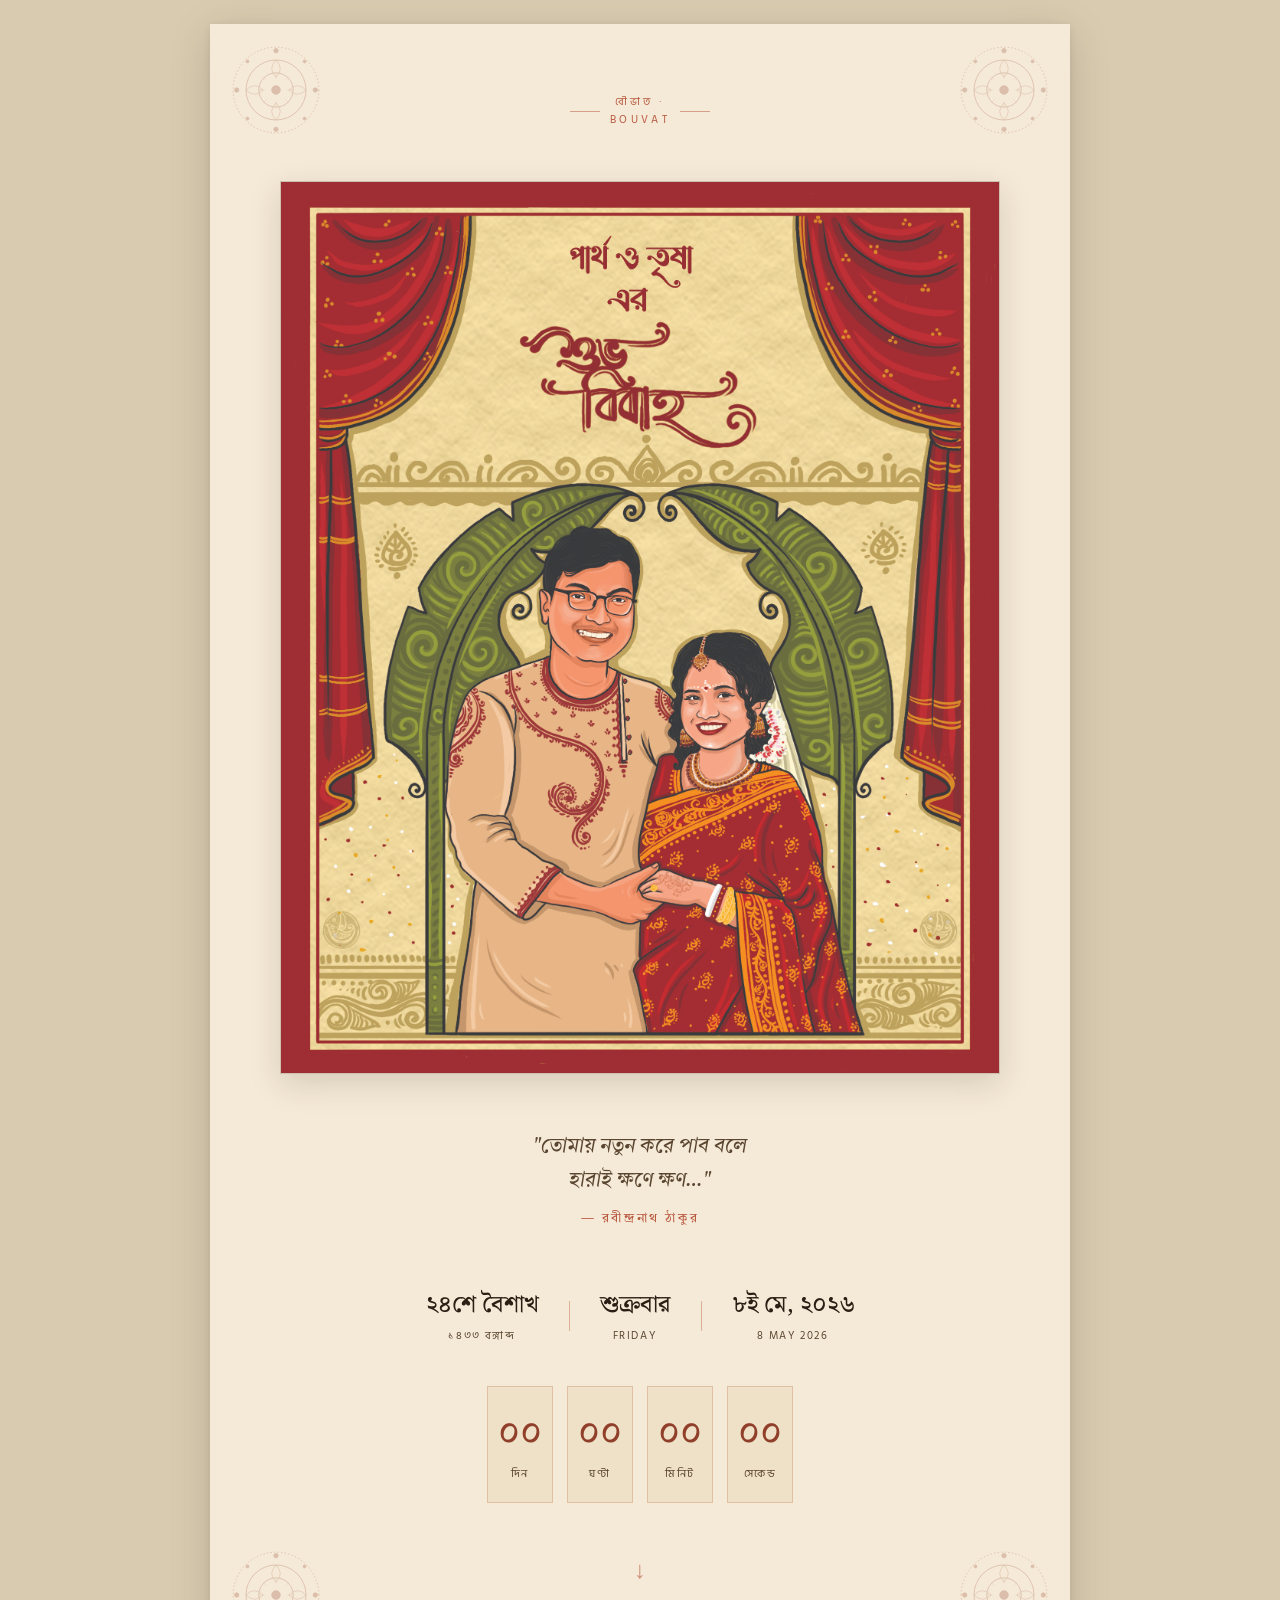
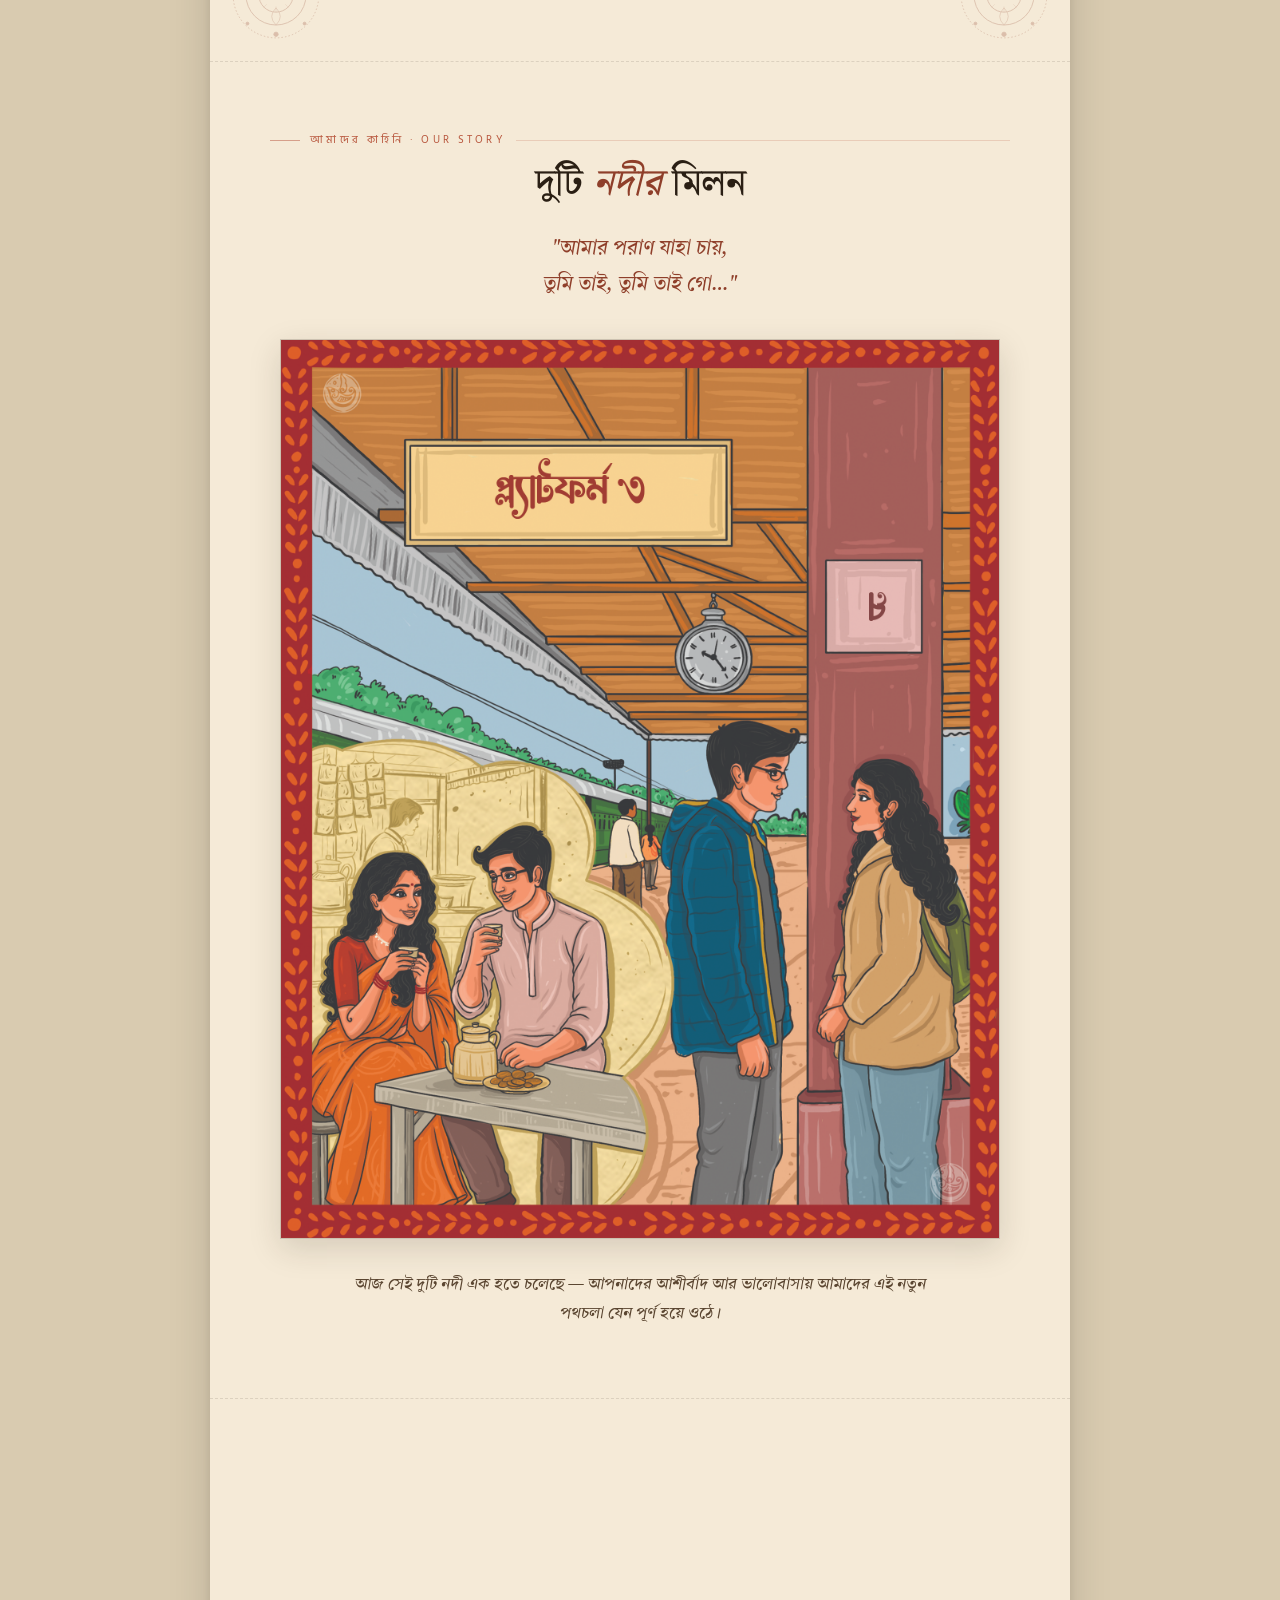
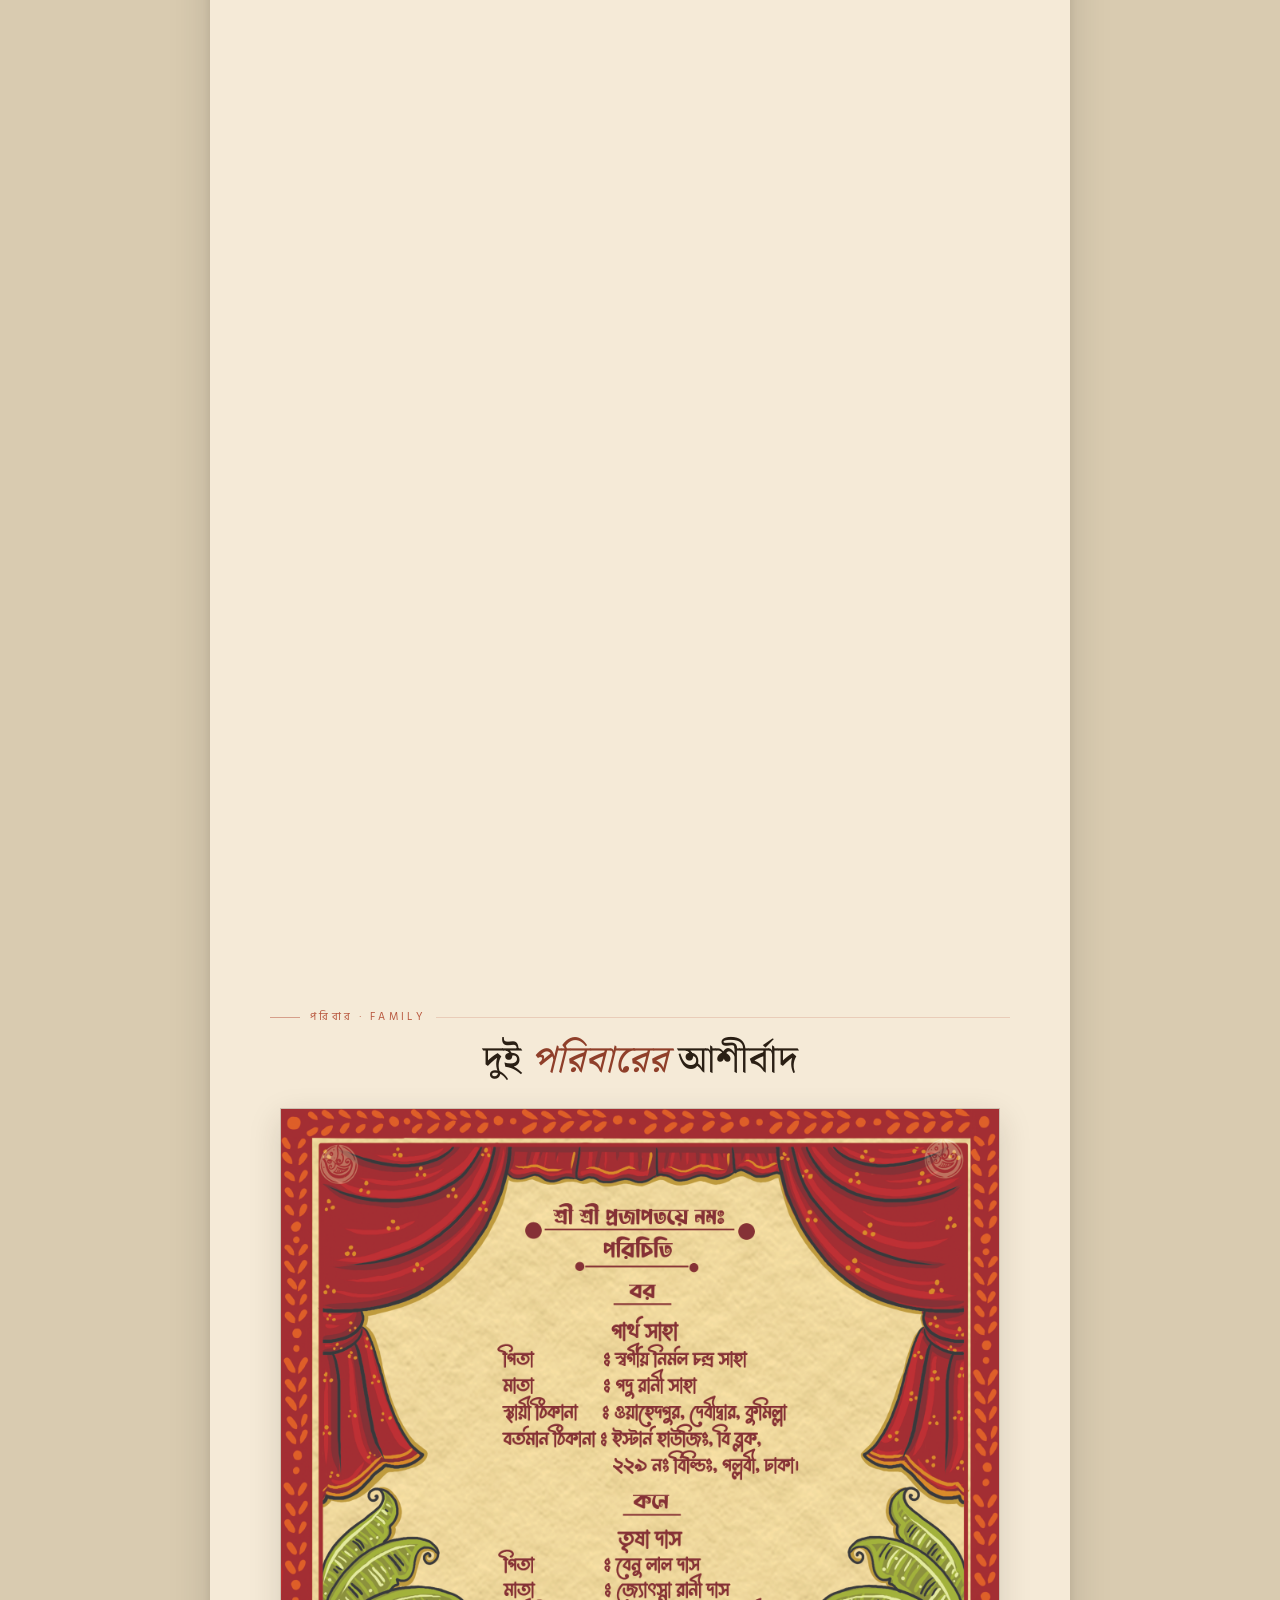
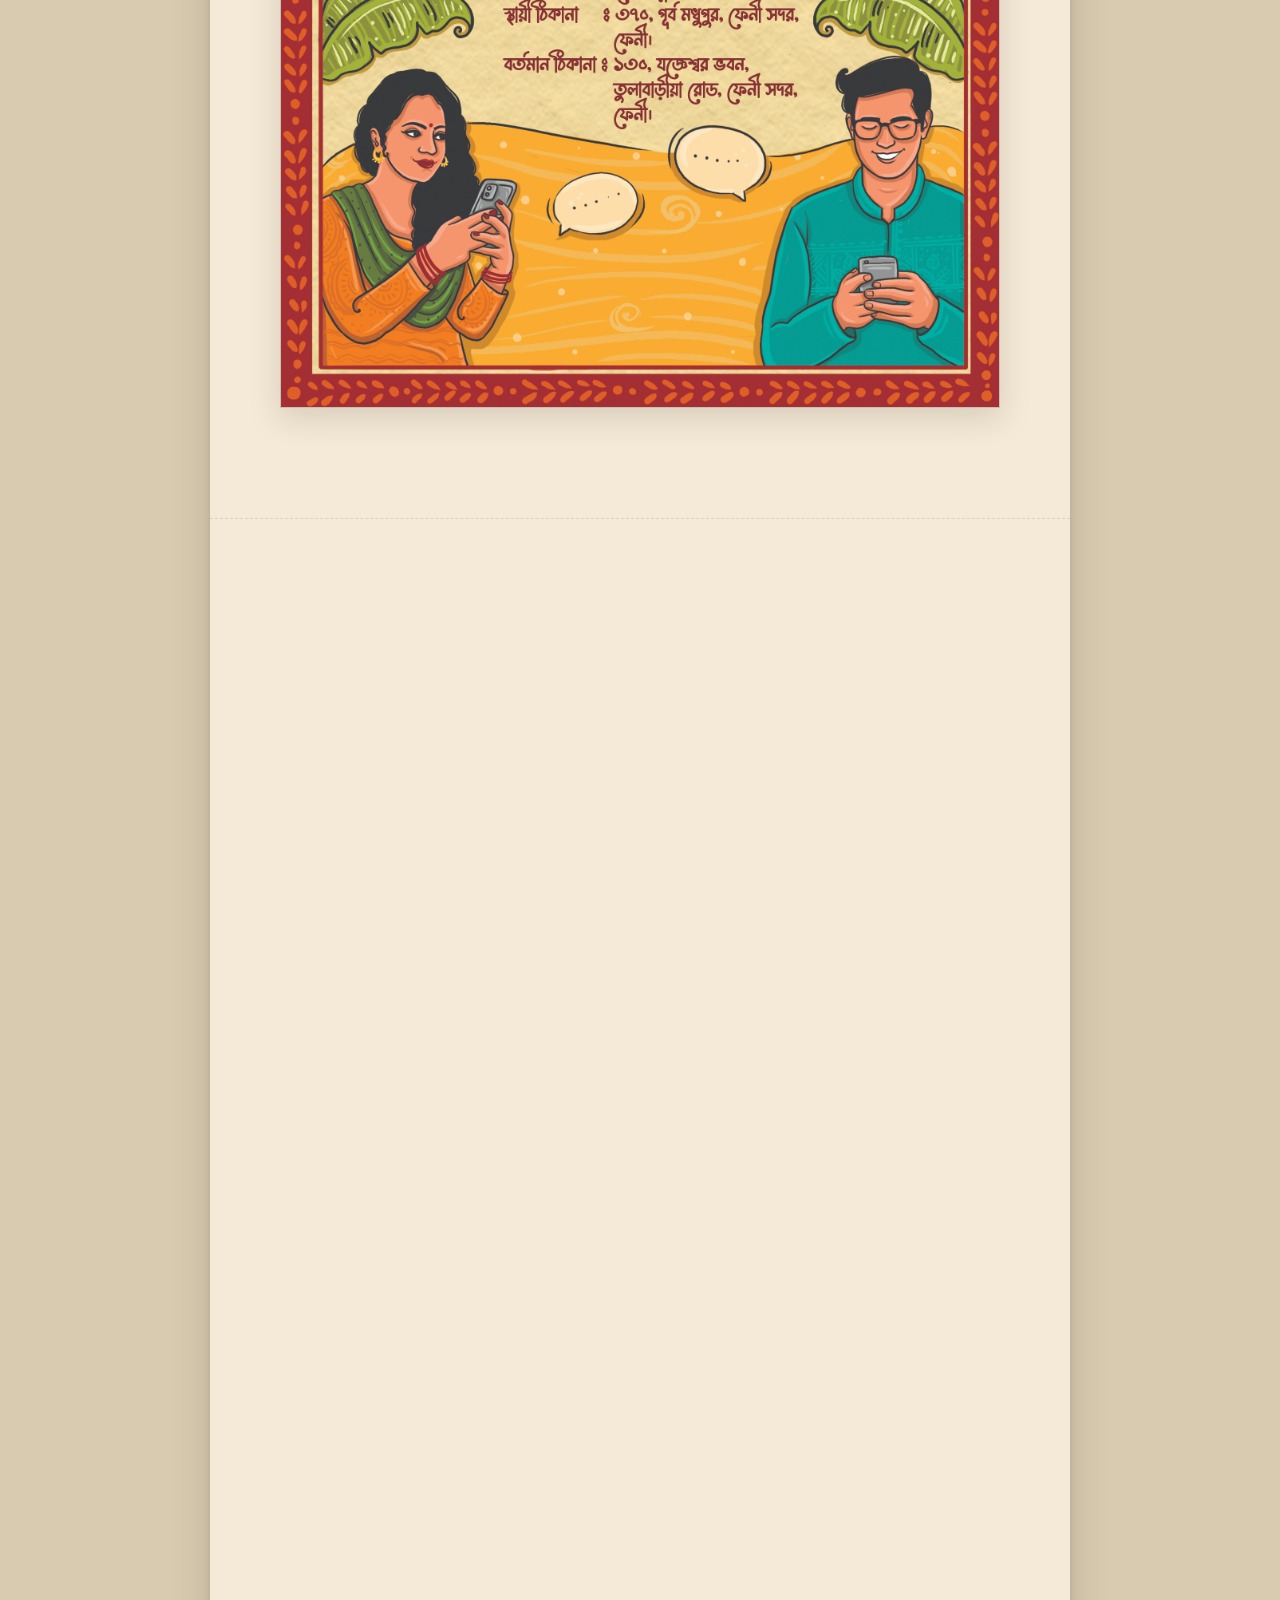
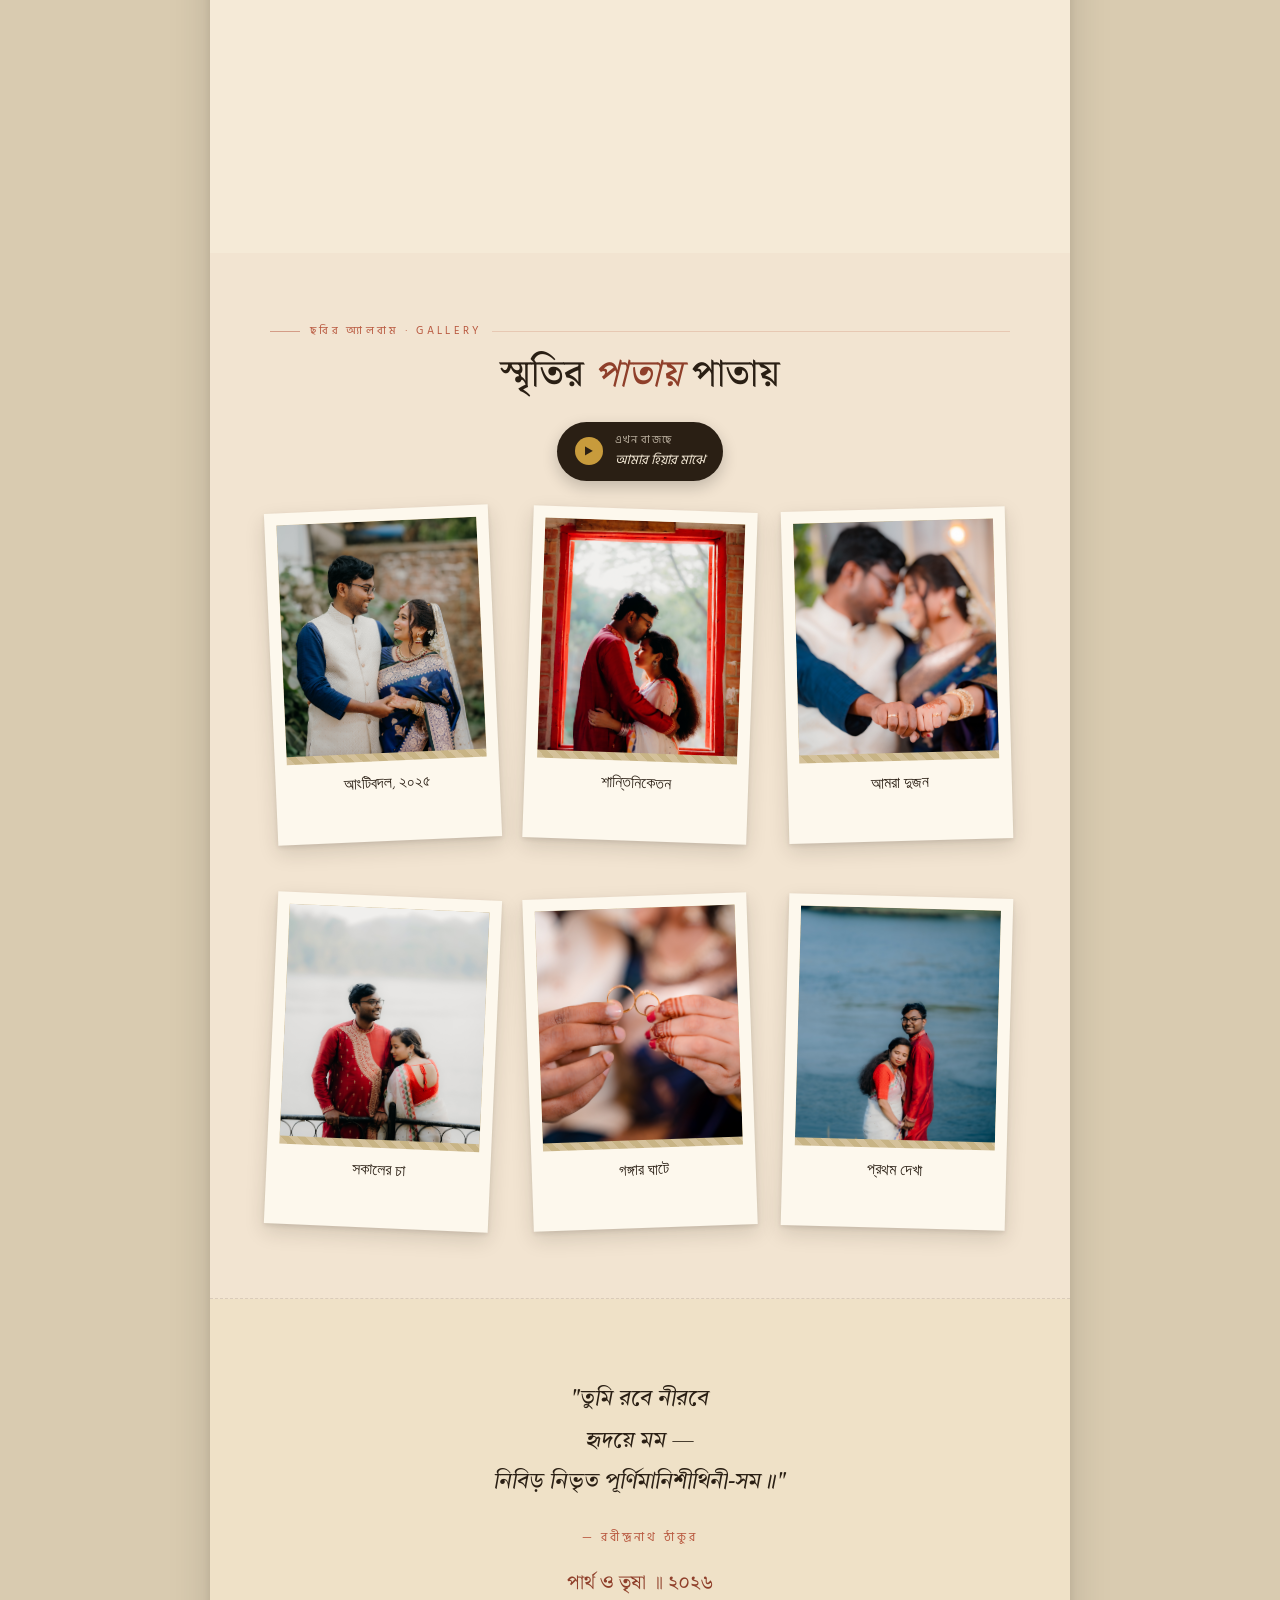
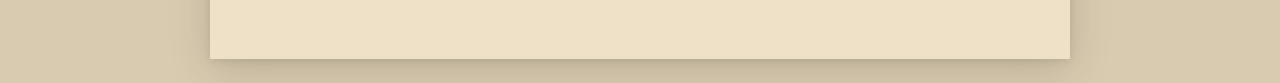
==== invitations/6b2e25346e37.html @ 1ca2a4e9 "Add Vercel deployment structure with three invitation variants Three slug-based routes, each serving" ====
<!doctype html>
<html lang="bn">
<head>
  <meta charset="utf-8"/>
  <meta name="viewport" content="width=device-width, initial-scale=1"/>
  <meta name="robots" content="noindex,nofollow"/>
  <title>পার্থ ও তৃষা — শুভ বৌভাত</title>
  <link rel="stylesheet" href="/styles.css"/>
  <link rel="preconnect" href="https://fonts.googleapis.com"/>
  <link rel="preconnect" href="https://fonts.gstatic.com" crossorigin/>
  <link href="https://fonts.googleapis.com/css2?family=Tiro+Bangla:ital@0;1&family=Noto+Serif+Bengali:wght@400;500;600;700&family=Hind+Siliguri:wght@300;400;500;600;700&family=Caveat:wght@400;500;600&family=Baloo+Da+2:wght@400;500;600;700&display=swap" rel="stylesheet"/>
</head>
<body data-variant="reception">

  <div class="canvas">

    <!-- ============ HERO ============ -->
    <section class="sec hero" id="hero">
      <img class="alpona tl" src="/alpona.svg" alt="" aria-hidden="true"/>
      <img class="alpona tr" src="/alpona.svg" alt="" aria-hidden="true"/>
      <img class="alpona bl" src="/alpona.svg" alt="" aria-hidden="true"/>
      <img class="alpona br" src="/alpona.svg" alt="" aria-hidden="true"/>

      <div class="sec-label hero-label">বৌভাত · Bouvat</div>

      <img class="cover" src="/assets/cover.jpg" alt="Partha & Trisha"/>

      <p class="tagline">
        "তোমায় নতুন করে পাব বলে <br/> হারাই ক্ষণে ক্ষণ…"
        <span class="attr">— রবীন্দ্রনাথ ঠাকুর</span>
      </p>

      <div class="date-strip">
        <div class="col">
          <div class="big">২৪শে বৈশাখ</div>
          <div class="sm">১৪৩৩ বঙ্গাব্দ</div>
        </div>
        <div class="sep"></div>
        <div class="col">
          <div class="big">শুক্রবার</div>
          <div class="sm">Friday</div>
        </div>
        <div class="sep"></div>
        <div class="col">
          <div class="big">৮ই মে, ২০২৬</div>
          <div class="sm">8 May 2026</div>
        </div>
      </div>

      <div class="countdown" id="countdown" data-target="2026-05-08T19:00:00+06:00">
        <div class="unit"><div class="num" data-u="d">--</div><div class="lab">দিন</div></div>
        <div class="unit"><div class="num" data-u="h">--</div><div class="lab">ঘণ্টা</div></div>
        <div class="unit"><div class="num" data-u="m">--</div><div class="lab">মিনিট</div></div>
        <div class="unit"><div class="num" data-u="s">--</div><div class="lab">সেকেন্ড</div></div>
      </div>

      <a href="#story" class="scroll-hint" aria-label="Scroll down">
        <span class="scroll-arrow">↓</span>
      </a>
    </section>

    <!-- ============ OUR STORY ============ -->
    <section class="sec" id="story">
      <div class="sec-label">আমাদের কাহিনি · Our Story</div>
      <h2 class="sec-title">দুটি <span class="em">নদীর</span> মিলন</h2>

      <div class="story-verse-top">
        "আমার পরাণ যাহা চায়,<br/>
        তুমি তাই, তুমি তাই গো…"
      </div>

      <div class="story-image">
        <img class="story-img" src="/assets/platform.jpg" alt="Partha & Trisha"/>
      </div>

      <div class="story-foot-note">
        আজ সেই দুটি নদী এক হতে চলেছে — আপনাদের আশীর্বাদ আর ভালোবাসায় আমাদের এই নতুন পথচলা যেন পূর্ণ হয়ে ওঠে।
      </div>
    </section>

    <!-- ============ CLOSER ============ -->
    <section class="sec" id="closer">
      <div class="sec-label">কাছে আসার গল্প · When Two Hearts Came Closer</div>
      <h2 class="sec-title">পথের <span class="em">সঙ্গী</span></h2>
      <div class="closer-wrap">
        <img class="closer-img" src="/assets/bus_only_reception.jpg" alt="Partha & Trisha — closer"/>
      </div>
    </section>

    <!-- ============ FAMILY ============ -->
    <section class="sec" id="family">
      <div class="sec-label">পরিবার · Family</div>
      <h2 class="sec-title">দুই <span class="em">পরিবারের</span> আশীর্বাদ</h2>
      <div class="family-intro">
        <img class="family-img" src="/assets/intro.jpg" alt="Families"/>
      </div>
    </section>

    <!-- ============ WEDDING DETAILS ============ -->
    <section class="sec" id="wedding">
      <div class="sec-label">বৌভাত · The Reception</div>
      <h2 class="sec-title">শুভ <span class="em">বৌভাত</span></h2>

      <div class="wed-verse-top">
        "আজি যত তারা তব আকাশে<br/>
        সকলের হাসি তব হাসিতে…"
      </div>

      <div class="wed-schedule">
        <img class="wed-schedule-img" src="/assets/schedule_reception.jpg" alt="Reception schedule"/>
      </div>

      <div class="wed-foot-note">
        আপনাদের শুভাগমন ও আশীর্বাদ একান্ত কাম্য
      </div>
    </section>

    <!-- ============ GALLERY ============ -->
    <section class="sec gallery-sec" id="gallery">
      <div class="sec-label">ছবির অ্যালবাম · Gallery</div>
      <h2 class="sec-title">স্মৃতির <span class="em">পাতায়</span> পাতায়</h2>

      <div class="music-player" id="musicPlayer">
        <button class="play-btn" id="playBtn" aria-label="Play music">▶</button>
        <div class="track">
          <span class="song">এখন বাজছে</span>
          আমার হিয়ার মাঝে
        </div>
        <audio id="bgMusic" src="/assets/Amar_Hiyar_Majhe.mp3" preload="none" loop></audio>
      </div>

      <div class="gallery-wrap">
        <div class="polaroid p1"><div class="pic"><img src="/assets/Engagement1.jpg" alt="Engagement"/></div><div class="cap">আংটিবদল, ২০২৫</div></div>
        <div class="polaroid p2"><div class="pic"><img src="/assets/prewedding1.jpeg" alt="Pre-wedding"/></div><div class="cap">শান্তিনিকেতন</div></div>
        <div class="polaroid p3"><div class="pic"><img src="/assets/Engagement2.jpeg" alt="Portrait"/></div><div class="cap">আমরা দুজন</div></div>
        <div class="polaroid p4"><div class="pic"><img src="/assets/prewedding2.jpeg" alt="Candid"/></div><div class="cap">সকালের চা</div></div>
        <div class="polaroid p5"><div class="pic"><img src="/assets/Engagement3.jpeg" alt="Outdoor"/></div><div class="cap">গঙ্গার ঘাটে</div></div>
        <div class="polaroid p6"><div class="pic"><img src="/assets/prewedding3.jpeg" alt="Laughter"/></div><div class="cap">প্রথম দেখা</div></div>
      </div>
    </section>

    <!-- ============ FOOTER ============ -->
    <footer class="footer-verse">
      <div class="verse">
        "তুমি রবে নীরবে<br/>
        হৃদয়ে মম —<br/>
        নিবিড় নিভৃত পূর্ণিমানিশীথিনী-সম॥"
      </div>
      <div class="attr">— রবীন্দ্রনাথ ঠাকুর</div>
      <div class="names-small">পার্থ ও তৃষা ॥ ২০২৬</div>
    </footer>

  </div>

  <script src="/script.js"></script>
</body>
</html>
---- styles.css ----
/* ============ Base & Variables ============ */
* { box-sizing: border-box; margin: 0; padding: 0; }

:root {
  --paper: #f5ead7;
  --paper-2: #efe1c7;
  --paper-deep: #e8d4b0;
  --ink: #2a1f14;
  --ink-soft: #5a4530;
  --terracotta: #b8573e;
  --terracotta-deep: #8f3f2a;
  --sindoor: #c8371d;
  --moss: #5a6b3e;
  --ochre: #c89b3c;
  --shadow: 0 2px 12px rgba(42, 31, 20, 0.08);
}

html {
  scroll-behavior: smooth;
}

body {
  background: #d9cbb0;
  color: var(--ink);
  font-family: 'Tiro Bangla', 'Noto Serif Bengali', serif;
  line-height: 1.6;
  font-size: 17px;
  -webkit-font-smoothing: antialiased;
}

/* ============ Canvas ============ */
.canvas {
  max-width: 860px;
  margin: 24px auto;
  background: var(--paper);
  min-height: 100vh;
  box-shadow: 0 10px 40px rgba(0, 0, 0, 0.15), 0 2px 8px rgba(0, 0, 0, 0.08);
  position: relative;
  overflow: hidden;
}

/* ============ Section Shell ============ */
section.sec {
  padding: 70px 60px;
  position: relative;
  border-bottom: 1px dashed rgba(42, 31, 20, 0.12);
}

section.sec:last-child {
  border-bottom: none;
}

.sec-label {
  font-family: 'Hind Siliguri', sans-serif;
  font-size: 11px;
  letter-spacing: 0.3em;
  text-transform: uppercase;
  color: var(--terracotta);
  margin-bottom: 12px;
  display: flex;
  align-items: center;
  gap: 10px;
}

.sec-label::before,
.sec-label::after {
  content: '';
  flex: 0 0 30px;
  height: 1px;
  background: var(--terracotta);
  opacity: 0.5;
}

.sec-label::after {
  flex: 1;
  opacity: 0.2;
}

.sec-title {
  font-family: 'Noto Serif Bengali', serif;
  font-weight: 500;
  font-size: 38px;
  color: var(--ink);
  margin-bottom: 24px;
  line-height: 1.2;
  text-align: center;
}

.sec-title .em {
  color: var(--terracotta-deep);
  font-style: italic;
}

/* ============ Hero ============ */
.hero {
  padding: 80px 60px 60px;
  text-align: center;
  position: relative;
  min-height: 100vh;
  min-height: 100svh;
  display: flex;
  flex-direction: column;
  justify-content: center;
  align-items: center;
}

.hero .overline {
  font-family: 'Hind Siliguri', sans-serif;
  font-size: 12px;
  letter-spacing: 0.4em;
  color: var(--terracotta);
  text-transform: uppercase;
  margin-bottom: 30px;
}

.hero .hero-label {
  justify-content: center;
  margin-bottom: 20px;
}

.hero .hero-label::after {
  flex: 0 0 30px;
  opacity: 0.5;
}

.hero .cover {
  width: 100%;
  max-width: 720px;
  height: auto;
  display: block;
  margin: 32px auto 28px;
  border: 1px solid rgba(42, 31, 20, 0.2);
  box-shadow: 0 10px 30px rgba(42, 31, 20, 0.15);
}

.hero .couple {
  font-family: 'Noto Serif Bengali', serif;
  font-weight: 400;
  font-size: 88px;
  line-height: 1.05;
  color: var(--ink);
  margin: 10px 0;
  letter-spacing: -0.01em;
}

.hero .couple .amp {
  display: block;
  font-family: 'Tiro Bangla', serif;
  font-style: italic;
  font-size: 54px;
  color: var(--terracotta);
  margin: 6px 0;
  font-weight: 400;
}

.hero .tagline {
  font-family: 'Tiro Bangla', serif;
  font-style: italic;
  font-size: 20px;
  color: var(--ink-soft);
  max-width: 480px;
  margin: 28px auto 20px;
  line-height: 1.7;
}

.hero .tagline .attr {
  display: block;
  font-size: 13px;
  font-style: normal;
  letter-spacing: 0.2em;
  color: var(--terracotta);
  margin-top: 10px;
}

.hero .date-strip {
  display: flex;
  gap: 30px;
  justify-content: center;
  align-items: center;
  margin-top: 36px;
  font-family: 'Hind Siliguri', sans-serif;
}

.hero .date-strip .col {
  text-align: center;
}

.hero .date-strip .big {
  font-family: 'Noto Serif Bengali', serif;
  font-size: 24px;
  color: var(--ink);
  font-weight: 500;
}

.hero .date-strip .sm {
  font-size: 11px;
  color: var(--ink-soft);
  letter-spacing: 0.15em;
  text-transform: uppercase;
  margin-top: 4px;
}

.hero .date-strip .sep {
  width: 1px;
  height: 30px;
  background: var(--terracotta);
  opacity: 0.4;
}

/* Scroll hint */
.scroll-hint {
  display: inline-block;
  margin-top: 50px;
  color: var(--terracotta);
  text-decoration: none;
  animation: bounce 2s infinite;
  font-size: 24px;
  opacity: 0.6;
}

@keyframes bounce {
  0%, 20%, 50%, 80%, 100% { transform: translateY(0); }
  40% { transform: translateY(-8px); }
  60% { transform: translateY(-4px); }
}

/* Alpona motif */
.alpona {
  position: absolute;
  width: 100px;
  height: 100px;
  opacity: 0.25;
  pointer-events: none;
}

.alpona.tl { top: 16px; left: 16px; }
.alpona.tr { top: 16px; right: 16px; transform: scaleX(-1); }
.alpona.bl { bottom: 16px; left: 16px; transform: scaleY(-1); }
.alpona.br { bottom: 16px; right: 16px; transform: scale(-1); }

/* ============ Countdown ============ */
.countdown {
  display: grid;
  grid-template-columns: repeat(4, 1fr);
  gap: 14px;
  max-width: 520px;
  margin: 40px auto 0;
}

.countdown .unit {
  background: var(--paper-2);
  border: 1px solid rgba(184, 87, 62, 0.25);
  padding: 18px 10px;
  text-align: center;
}

.countdown .num {
  font-family: 'Noto Serif Bengali', serif;
  font-size: 36px;
  color: var(--terracotta-deep);
  font-weight: 500;
}

.countdown .lab {
  font-family: 'Hind Siliguri', sans-serif;
  font-size: 11px;
  letter-spacing: 0.15em;
  text-transform: uppercase;
  color: var(--ink-soft);
  margin-top: 4px;
}

/* ============ Story ============ */
.story-verse-top {
  text-align: center;
  font-family: 'Tiro Bangla', serif;
  font-style: italic;
  font-size: 20px;
  color: var(--terracotta-deep);
  line-height: 1.8;
  margin: 0 auto 36px;
  max-width: 520px;
}

.story-image {
  max-width: 720px;
  margin: 0 auto;
}

.story-img {
  width: 100%;
  height: auto;
  display: block;
  border: 1px solid rgba(42, 31, 20, 0.2);
  box-shadow: 0 10px 30px rgba(42, 31, 20, 0.15);
}

.story-foot-note {
  text-align: center;
  font-family: 'Tiro Bangla', serif;
  font-style: italic;
  font-size: 16px;
  color: var(--ink-soft);
  margin: 32px auto 0;
  max-width: 600px;
  line-height: 1.8;
}

/* ============ Closer ============ */
.closer-wrap {
  max-width: 720px;
  margin: 0 auto;
}

.closer-img {
  width: 100%;
  height: auto;
  display: block;
  border: 1px solid rgba(42, 31, 20, 0.2);
  box-shadow: 0 10px 30px rgba(42, 31, 20, 0.15);
}

/* ============ Wedding Details ============ */
.wed-verse-top {
  text-align: center;
  font-family: 'Tiro Bangla', serif;
  font-style: italic;
  font-size: 20px;
  color: var(--terracotta-deep);
  line-height: 1.8;
  margin-bottom: 36px;
  max-width: 520px;
  margin-left: auto;
  margin-right: auto;
}

.wed-two {
  display: grid;
  grid-template-columns: 1fr 1fr;
  gap: 24px;
  max-width: 820px;
  margin: 0 auto;
}

.wed-card {
  background: var(--paper-2);
  border: 1px solid rgba(184, 87, 62, 0.3);
  padding: 36px 28px 32px;
  text-align: center;
  position: relative;
}

.wed-card::before,
.wed-card::after {
  content: '';
  position: absolute;
  width: 28px;
  height: 28px;
  border: 1px solid var(--terracotta);
}

.wed-card::before { top: 8px; left: 8px; border-right: none; border-bottom: none; }
.wed-card::after { bottom: 8px; right: 8px; border-left: none; border-top: none; }

.wed-eyebrow {
  font-family: 'Hind Siliguri', sans-serif;
  font-size: 10px;
  letter-spacing: 0.3em;
  text-transform: uppercase;
  color: var(--terracotta);
  margin-bottom: 8px;
}

.wed-head {
  font-family: 'Noto Serif Bengali', serif;
  font-size: 26px;
  color: var(--ink);
  margin-bottom: 6px;
  font-weight: 500;
}

.wed-sep {
  color: var(--terracotta);
  font-family: 'Noto Serif Bengali', serif;
  font-size: 18px;
  margin-bottom: 18px;
}

.wed-row {
  display: grid;
  grid-template-columns: 70px 1fr;
  gap: 14px;
  text-align: left;
  padding: 12px 0;
  border-top: 1px dashed rgba(42, 31, 20, 0.18);
  align-items: baseline;
}

.wed-row .k {
  font-family: 'Hind Siliguri', sans-serif;
  font-size: 10px;
  letter-spacing: 0.2em;
  text-transform: uppercase;
  color: var(--terracotta);
  padding-top: 3px;
}

.wed-row .v {
  font-family: 'Noto Serif Bengali', serif;
  font-size: 16px;
  color: var(--ink);
  line-height: 1.5;
}

.wed-row .v em {
  display: block;
  font-family: 'Tiro Bangla', serif;
  font-style: italic;
  font-size: 13px;
  color: var(--ink-soft);
  margin-top: 3px;
  font-weight: 400;
}

.wed-schedule {
  max-width: 860px;
  margin: 40px auto 0;
}

.wed-schedule-img {
  width: 100%;
  height: auto;
  display: block;
  object-fit: contain;
  border: 1px solid rgba(42, 31, 20, 0.2);
  box-shadow: 0 10px 30px rgba(42, 31, 20, 0.15);
}

.wed-foot-note {
  text-align: center;
  font-family: 'Tiro Bangla', serif;
  font-style: italic;
  font-size: 16px;
  color: var(--ink-soft);
  margin-top: 32px;
}

/* ============ Gallery ============ */
.gallery-sec {
  background: rgba(184, 87, 62, 0.04);
}

.gallery-wrap {
  display: grid;
  grid-template-columns: repeat(3, 1fr);
  gap: 56px 32px;
  justify-items: center;
  margin-top: 28px;
}

.polaroid {
  background: #fdf8ed;
  padding: 12px 12px 44px;
  box-shadow: 0 8px 20px rgba(42, 31, 20, 0.15), 0 2px 4px rgba(42, 31, 20, 0.1);
  transition: transform 0.3s;
}

.polaroid:hover {
  transform: rotate(0deg) scale(1.04) !important;
  z-index: 10;
}

.polaroid .pic {
  width: 200px;
  height: 240px;
  background: repeating-linear-gradient(45deg, #d4c19a, #d4c19a 6px, #c8b485 6px, #c8b485 12px);
  display: flex;
  align-items: flex-end;
  justify-content: center;
  padding-bottom: 8px;
  font-family: 'Hind Siliguri', sans-serif;
  font-size: 10px;
  color: #6a5438;
  letter-spacing: 0.1em;
  text-transform: uppercase;
  overflow: hidden;
}

.polaroid .pic img {
  width: 100%;
  height: 100%;
  object-fit: cover;
  display: block;
}

.polaroid .cap {
  font-family: 'Caveat', cursive;
  font-size: 16px;
  color: var(--ink);
  text-align: center;
  margin-top: 10px;
}

.polaroid.p1 { transform: rotate(-2.5deg); }
.polaroid.p2 { transform: rotate(2deg); }
.polaroid.p3 { transform: rotate(-1.5deg); }
.polaroid.p4 { transform: rotate(2.5deg); }
.polaroid.p5 { transform: rotate(-2deg); }
.polaroid.p6 { transform: rotate(1.5deg); }

.gallery-note {
  text-align: center;
  font-family: 'Tiro Bangla', serif;
  font-style: italic;
  color: var(--ink-soft);
  margin-top: 40px;
  font-size: 15px;
}

/* Music Player */
.music-player {
  background: var(--ink);
  color: var(--paper);
  padding: 10px 18px;
  border-radius: 40px;
  display: flex;
  align-items: center;
  gap: 12px;
  font-family: 'Hind Siliguri', sans-serif;
  font-size: 13px;
  box-shadow: 0 6px 16px rgba(0, 0, 0, 0.2);
  margin: 8px auto 0;
  width: fit-content;
}

.music-player .play-btn {
  width: 28px;
  height: 28px;
  border-radius: 50%;
  background: var(--ochre);
  color: var(--ink);
  display: flex;
  align-items: center;
  justify-content: center;
  font-size: 11px;
  border: none;
  cursor: pointer;
  transition: transform 0.2s;
}

.music-player .play-btn:hover {
  transform: scale(1.1);
}

.music-player .track {
  font-style: italic;
}

.music-player .track .song {
  display: block;
  font-size: 11px;
  opacity: 0.7;
  font-style: normal;
  letter-spacing: 0.1em;
}

/* ============ Venue ============ */
.venue {
  display: grid;
  grid-template-columns: 1fr 1.2fr;
  gap: 30px;
  align-items: stretch;
}

.venue .map-ph {
  background: var(--paper-deep);
  position: relative;
  display: flex;
  align-items: center;
  justify-content: center;
  font-family: 'Hind Siliguri', sans-serif;
  color: var(--ink-soft);
  font-size: 12px;
  letter-spacing: 0.15em;
  text-transform: uppercase;
}

.venue .venue-img {
  width: 100%;
  height: auto;
  display: block;
  background: var(--paper);
}

.venue .map-ph .pin {
  position: absolute;
  color: var(--sindoor);
  font-size: 28px;
  top: 40%;
  left: 50%;
  transform: translate(-50%, -50%);
}

.venue .map-ph .map-label {
  margin-top: 60px;
}

.venue-info h4 {
  font-family: 'Noto Serif Bengali', serif;
  font-size: 26px;
  margin-bottom: 10px;
}

.venue-info .venue-en {
  font-family: 'Hind Siliguri', sans-serif;
  font-size: 13px;
  letter-spacing: 0.1em;
  color: var(--terracotta);
  text-transform: uppercase;
}

.venue-info .venue-addr {
  font-family: 'Tiro Bangla', serif;
  color: var(--ink-soft);
  margin: 10px 0 6px;
  line-height: 1.7;
}

.venue-info .venue-note {
  font-family: 'Tiro Bangla', serif;
  font-style: italic;
  color: var(--ink-soft);
  margin-top: 10px;
  line-height: 1.7;
}

.venue-info .dir-btn {
  display: inline-block;
  margin-top: 14px;
  padding: 10px 20px;
  border: 1px solid var(--terracotta);
  color: var(--terracotta-deep);
  text-decoration: none;
  font-family: 'Hind Siliguri', sans-serif;
  font-size: 13px;
  letter-spacing: 0.1em;
  transition: all 0.2s;
}

.venue-info .dir-btn:hover {
  background: var(--terracotta);
  color: var(--paper);
}

/* ============ Family ============ */
.family-intro {
  max-width: 720px;
  margin: 0 auto 40px;
}

.family-img {
  width: 100%;
  height: auto;
  display: block;
  border: 1px solid rgba(42, 31, 20, 0.2);
  box-shadow: 0 10px 30px rgba(42, 31, 20, 0.15);
}

.family {
  display: grid;
  grid-template-columns: 1fr auto 1fr;
  gap: 40px;
  align-items: center;
  max-width: 680px;
  margin: 0 auto;
  text-align: center;
}

.family .side h4 {
  font-family: 'Hind Siliguri', sans-serif;
  font-size: 12px;
  letter-spacing: 0.3em;
  text-transform: uppercase;
  color: var(--terracotta);
  margin-bottom: 14px;
}

.family .side .names {
  font-family: 'Noto Serif Bengali', serif;
  font-size: 18px;
  line-height: 1.8;
  color: var(--ink);
}

.family .side .names.highlight {
  margin-top: 14px;
  color: var(--terracotta-deep);
}

.family .side .role {
  font-family: 'Tiro Bangla', serif;
  font-style: italic;
  font-size: 13px;
  color: var(--ink-soft);
  margin-top: 2px;
  margin-bottom: 8px;
}

.family .divider {
  font-family: 'Noto Serif Bengali', serif;
  font-size: 40px;
  color: var(--terracotta);
  font-style: italic;
}

/* ============ Footer Verse ============ */
.footer-verse {
  text-align: center;
  padding: 80px 40px 60px;
  background: var(--paper-2);
}

.footer-verse .verse {
  font-family: 'Tiro Bangla', serif;
  font-style: italic;
  font-size: 22px;
  color: var(--ink);
  line-height: 1.9;
  max-width: 520px;
  margin: 0 auto;
}

.footer-verse .attr {
  font-family: 'Hind Siliguri', sans-serif;
  font-size: 12px;
  letter-spacing: 0.25em;
  text-transform: uppercase;
  color: var(--terracotta);
  margin-top: 24px;
}

.footer-verse .names-small {
  font-family: 'Noto Serif Bengali', serif;
  font-size: 20px;
  margin-top: 20px;
  color: var(--terracotta-deep);
}

/* ============ Scroll Animations ============ */
.sec {
  opacity: 0;
  transform: translateY(30px);
  transition: opacity 0.8s ease, transform 0.8s ease;
}

.sec.visible {
  opacity: 1;
  transform: translateY(0);
}

.hero {
  opacity: 1;
  transform: none;
}

/* ============ Responsive — Tablet ============ */
@media (max-width: 860px) {
  .canvas {
    margin: 0;
    box-shadow: none;
  }

  section.sec {
    padding: 60px 36px;
  }

  .hero {
    padding: 70px 36px 60px;
  }

  .hero .couple {
    font-size: 72px;
  }

  .hero .couple .amp {
    font-size: 44px;
  }

  .sec-title {
    font-size: 32px;
  }

  .polaroid .pic {
    width: 170px;
    height: 200px;
  }

  .gallery-wrap {
    gap: 44px 24px;
  }
}

/* ============ Responsive — Mobile ============ */
@media (max-width: 720px) {
  .canvas {
    margin: 0;
  }

  section.sec {
    padding: 50px 24px;
  }

  .hero .cover {
    max-width: 100%;
    margin-bottom: 24px;
  }

  .hero {
    padding: 60px 24px;
    min-height: 100vh;
    min-height: 100svh;
  }

  .hero .couple {
    font-size: 56px;
  }

  .hero .couple .amp {
    font-size: 36px;
  }

  .hero .tagline {
    font-size: 17px;
  }

  .hero .date-strip {
    flex-direction: column;
    gap: 16px;
  }

  .hero .date-strip .sep {
    width: 40px;
    height: 1px;
  }

  .sec-title {
    font-size: 28px;
  }

  /* Story (mirrors wedding section) */
  .story-verse-top {
    font-size: 17px;
  }

  /* Wedding details */
  .wed-two {
    grid-template-columns: 1fr;
  }

  .wed-schedule {
    margin-top: 28px;
  }

  .wed-verse-top {
    font-size: 17px;
  }

  .wed-head {
    font-size: 22px;
  }

  /* Gallery */
  .gallery-wrap {
    grid-template-columns: 1fr 1fr;
    gap: 30px 16px;
  }

  .polaroid .pic {
    width: 140px;
    height: 170px;
  }

  /* Venue */
  .venue {
    grid-template-columns: 1fr;
  }


  /* Family */
  .family-intro {
    margin-bottom: 28px;
  }

  .family {
    grid-template-columns: 1fr;
    gap: 20px;
  }

  .family .divider {
    transform: rotate(90deg);
  }

  /* Countdown — stays single horizontal row */
  .countdown {
    grid-template-columns: repeat(4, 1fr);
    gap: 8px;
    max-width: 100%;
  }

  .countdown .unit {
    padding: 12px 4px;
  }

  .countdown .num {
    font-size: 24px;
  }

  .countdown .lab {
    font-size: 9px;
    letter-spacing: 0.1em;
  }

  /* Alpona — shrink and tuck into corners so they don't overlap content */
  .alpona {
    width: 70px;
    height: 70px;
    opacity: 0.2;
  }

  .alpona.tl { top: 12px; left: 12px; }
  .alpona.tr { top: 12px; right: 12px; }
  .alpona.bl { bottom: 12px; left: 12px; }
  .alpona.br { bottom: 12px; right: 12px; }

  /* Footer */
  .footer-verse {
    padding: 60px 24px 40px;
  }

  .footer-verse .verse {
    font-size: 19px;
  }
}

/* ============ Responsive — Small Mobile ============ */
@media (max-width: 420px) {
  .hero .couple {
    font-size: 44px;
  }

  .hero .couple .amp {
    font-size: 28px;
  }

  .hero .overline {
    font-size: 10px;
    letter-spacing: 0.3em;
  }

  .sec-title {
    font-size: 24px;
  }

  .countdown {
    gap: 6px;
  }

  .countdown .unit {
    padding: 10px 2px;
  }

  .countdown .num {
    font-size: 20px;
  }

  .countdown .lab {
    font-size: 8px;
    letter-spacing: 0.08em;
  }

  .alpona {
    width: 50px;
    height: 50px;
  }

  .alpona.tl { top: 8px; left: 8px; }
  .alpona.tr { top: 8px; right: 8px; }
  .alpona.bl { bottom: 8px; left: 8px; }
  .alpona.br { bottom: 8px; right: 8px; }

  .polaroid .pic {
    width: 120px;
    height: 145px;
  }

  .polaroid {
    padding: 10px 10px 36px;
  }

  .polaroid .cap {
    font-size: 14px;
  }

  .gallery-wrap {
    gap: 24px 12px;
  }

  .wed-card {
    padding: 28px 18px 24px;
  }

  .wed-row {
    grid-template-columns: 60px 1fr;
    gap: 10px;
  }

  .family .side .names {
    font-size: 16px;
  }

  .footer-verse .verse {
    font-size: 17px;
  }
}
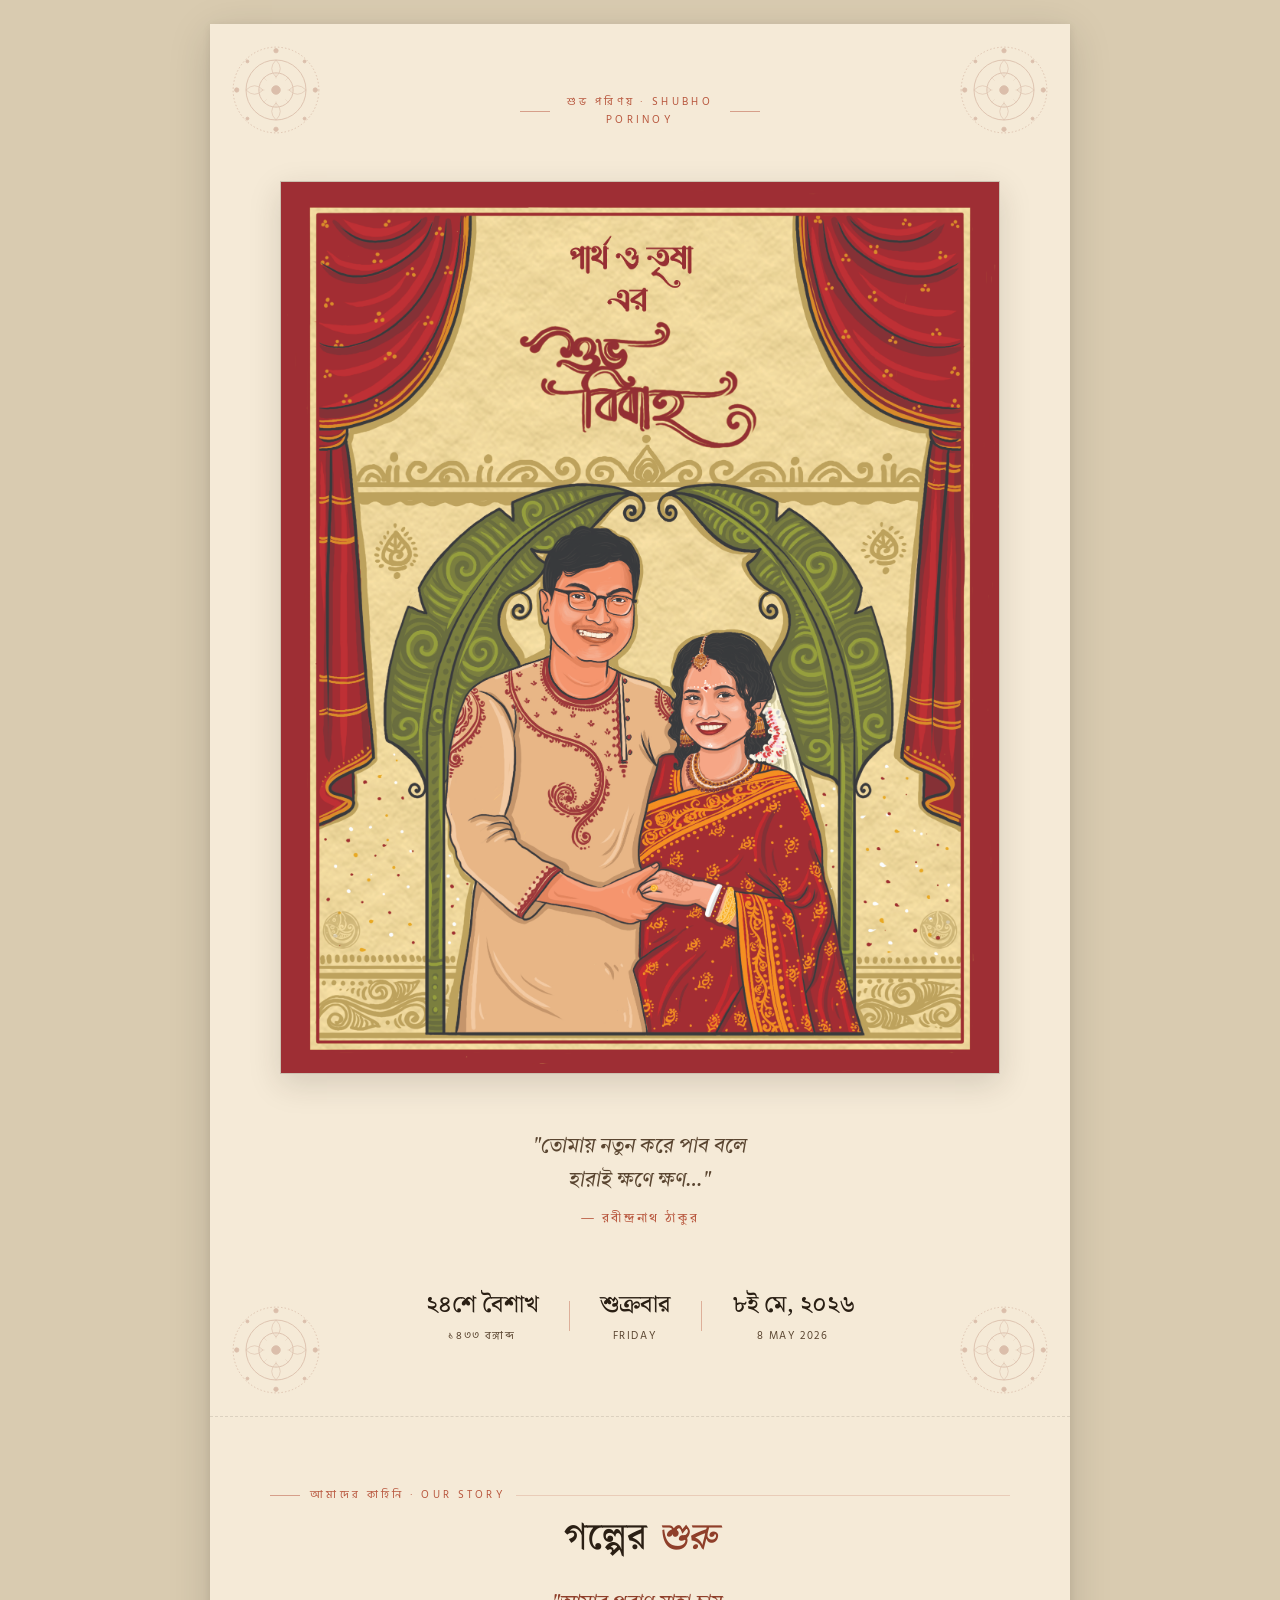
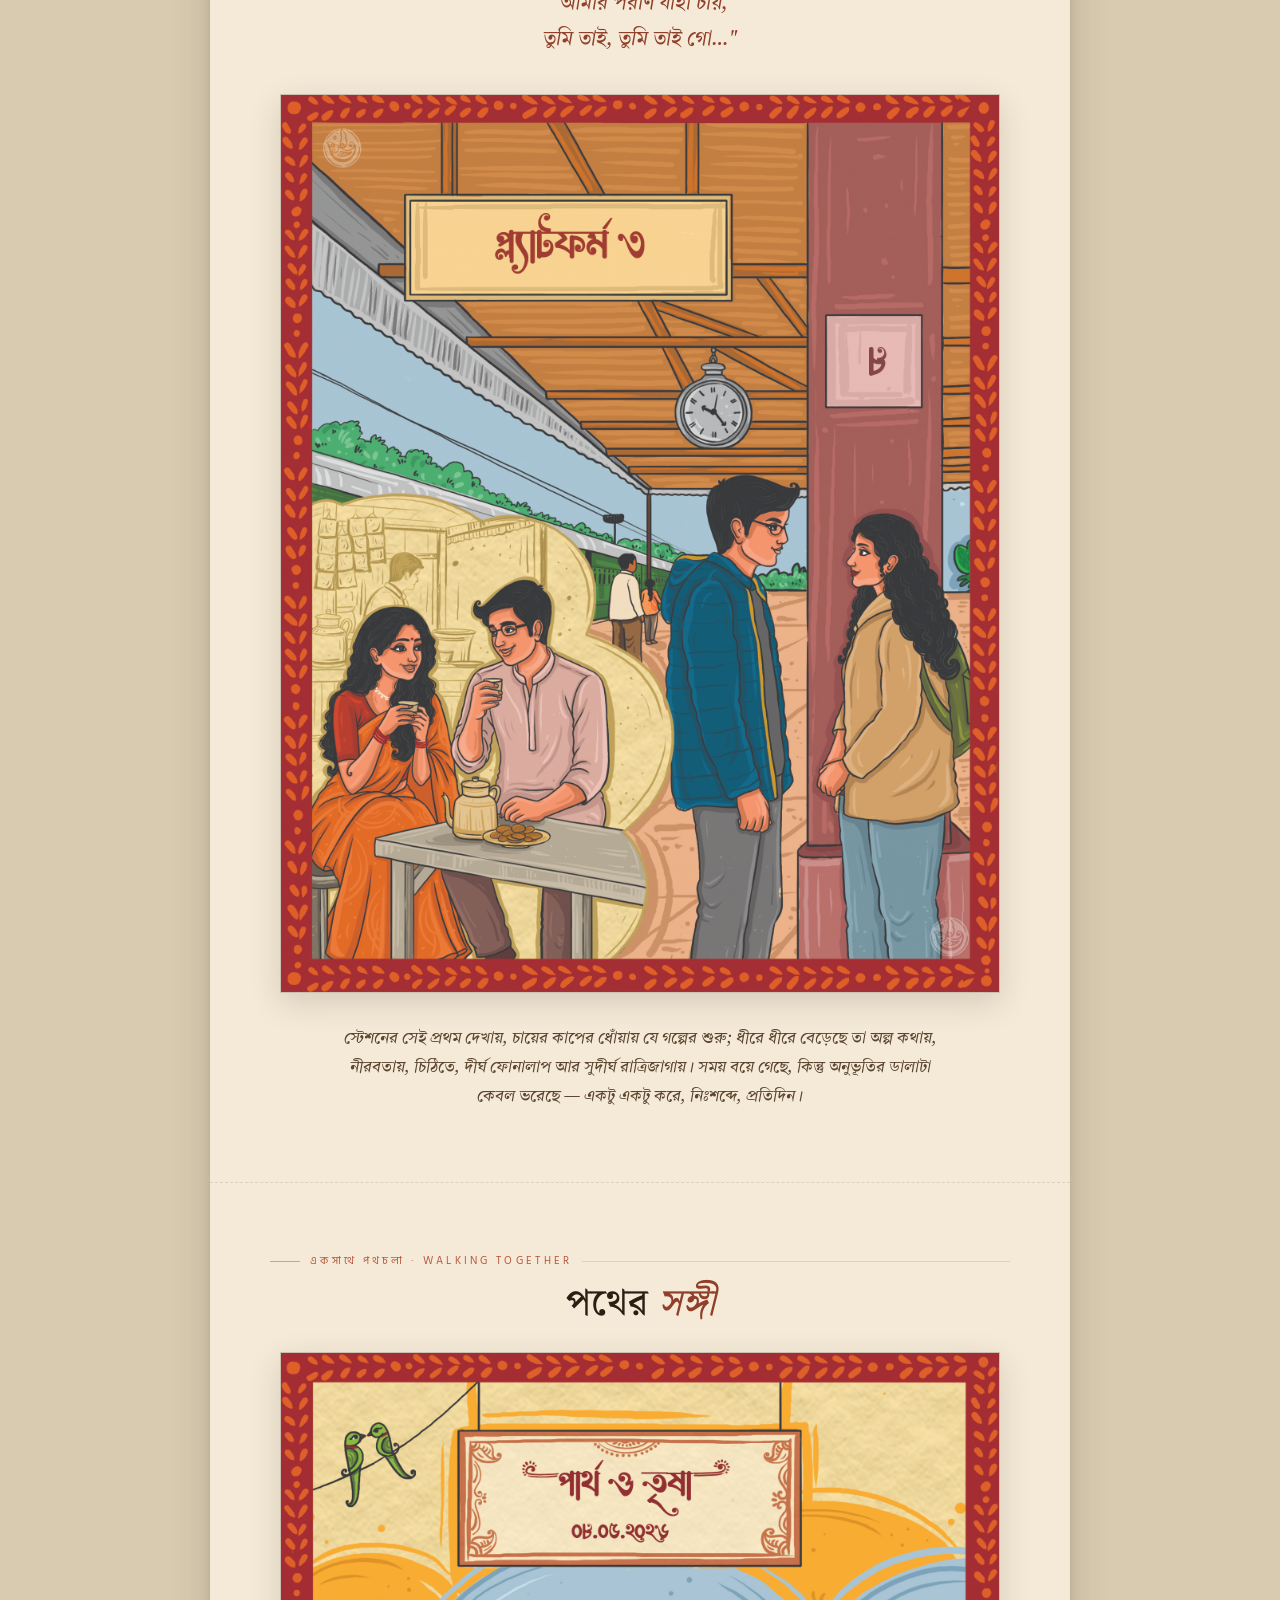
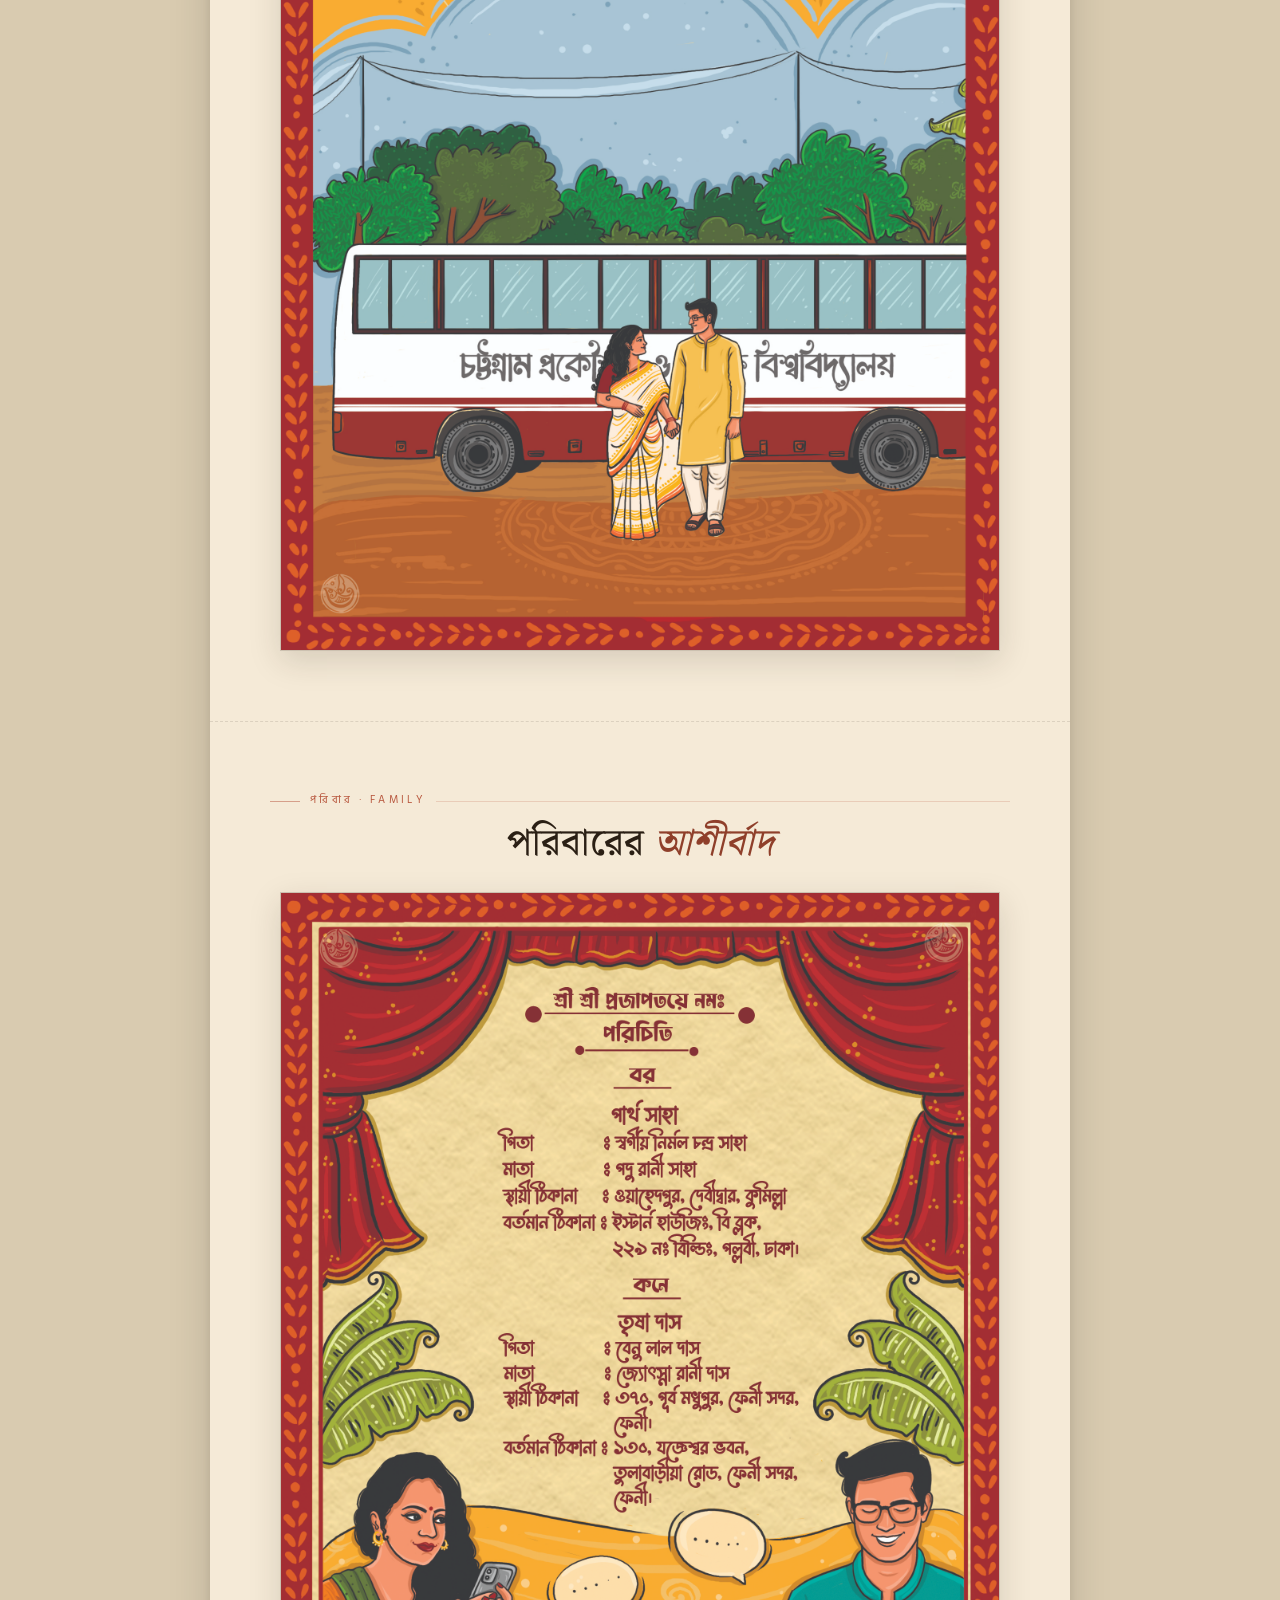
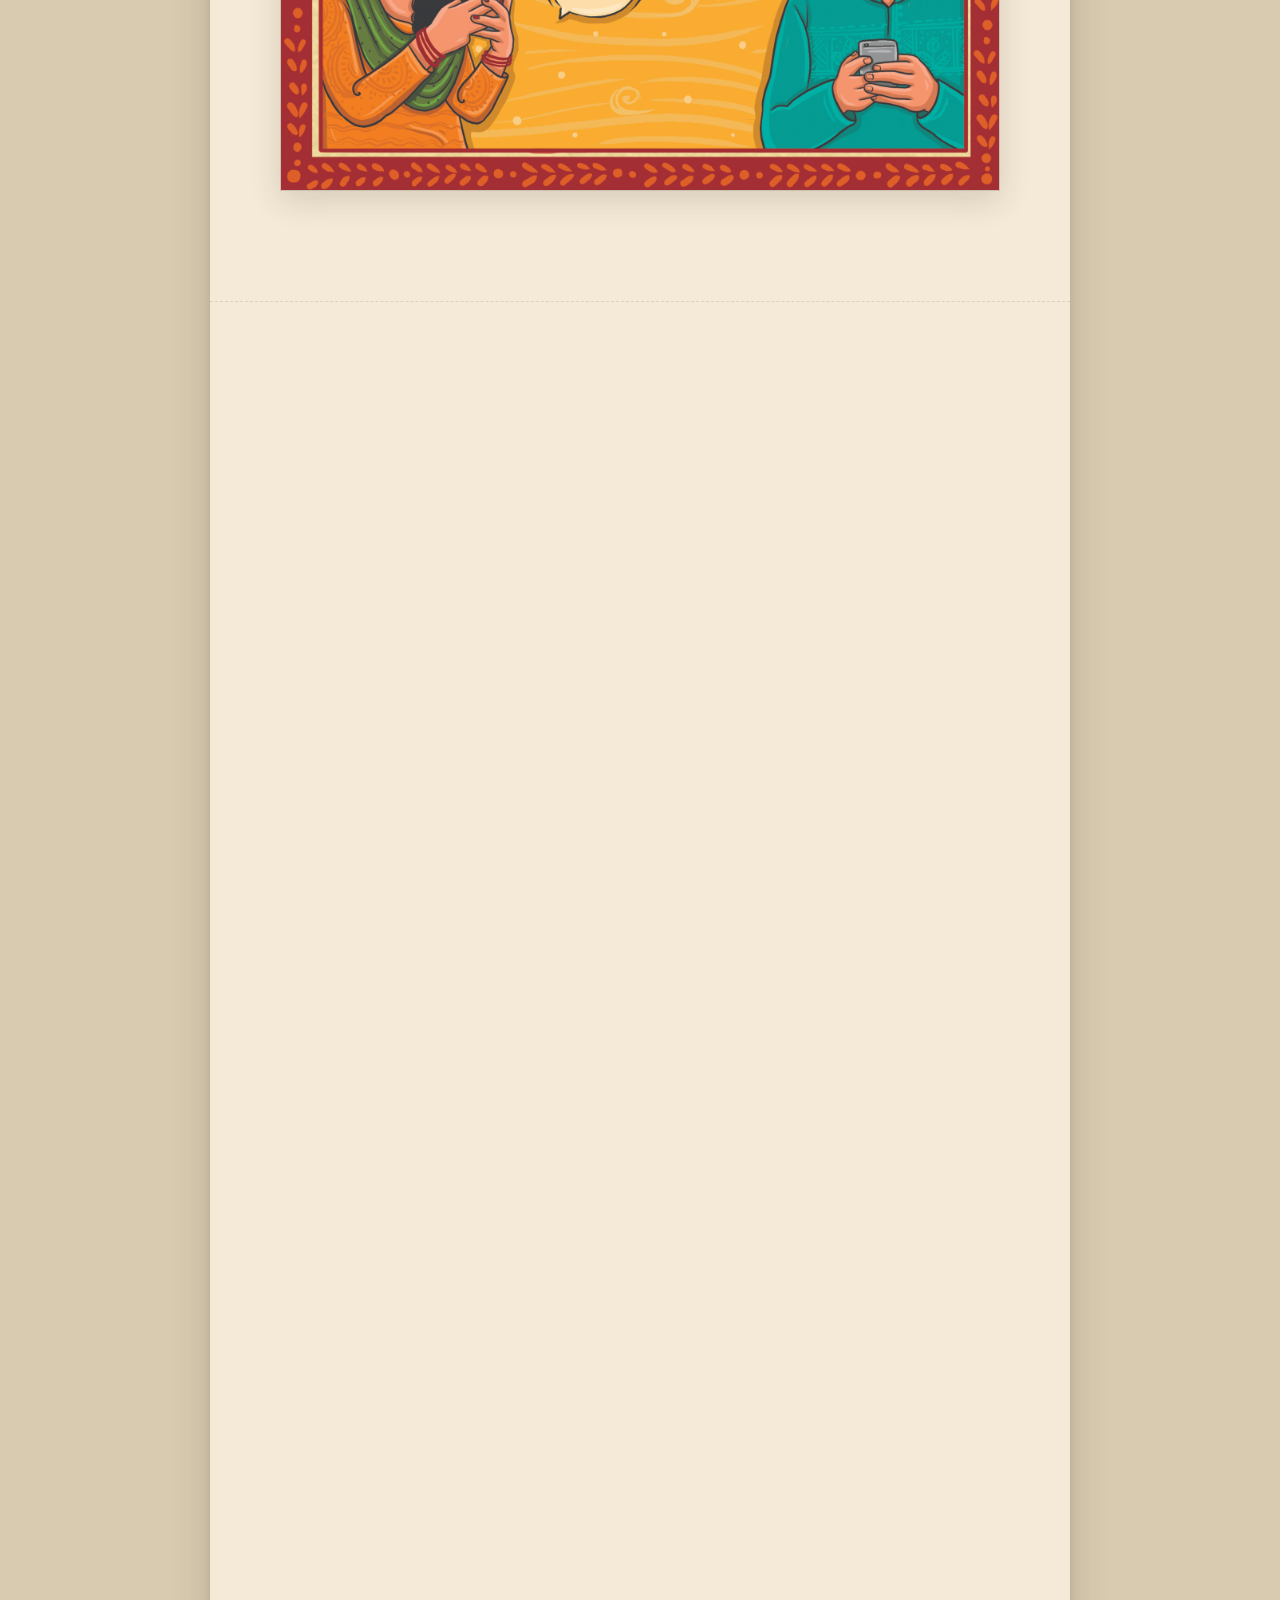
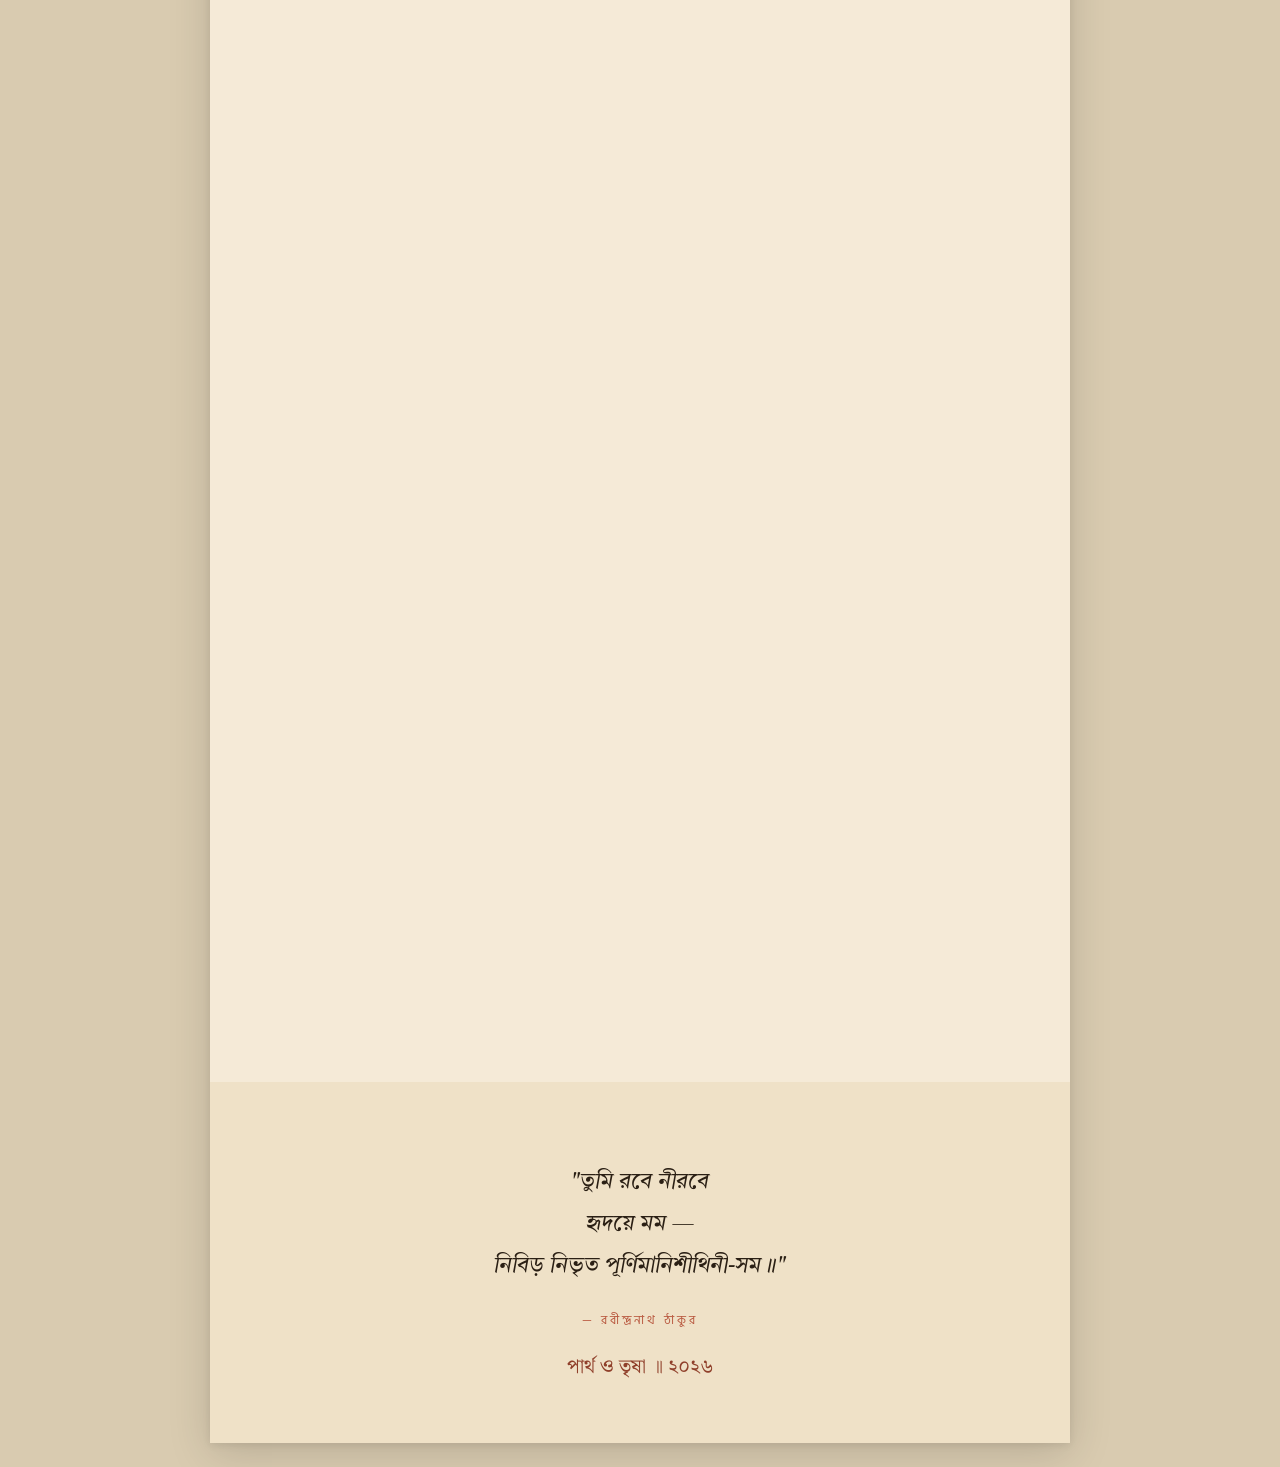
==== commit 246ef171: "feat: did optimizations" ====
--- a/invitations/6b2e25346e37.html
+++ b/invitations/6b2e25346e37.html
@@ -4,7 +4,7 @@
   <meta charset="utf-8"/>
   <meta name="viewport" content="width=device-width, initial-scale=1"/>
   <meta name="robots" content="noindex,nofollow"/>
-  <title>পার্থ ও তৃষা — শুভ বৌভাত</title>
+  <title>পার্থ ও তৃষা — শুভ পরিণয়</title>
   <link rel="stylesheet" href="/styles.css"/>
   <link rel="preconnect" href="https://fonts.googleapis.com"/>
   <link rel="preconnect" href="https://fonts.gstatic.com" crossorigin/>
@@ -21,7 +21,7 @@
       <img class="alpona bl" src="/alpona.svg" alt="" aria-hidden="true"/>
       <img class="alpona br" src="/alpona.svg" alt="" aria-hidden="true"/>
 
-      <div class="sec-label hero-label">বৌভাত · Bouvat</div>
+      <div class="sec-label hero-label">শুভ পরিণয় · Shubho Porinoy</div>
 
       <img class="cover" src="/assets/cover.jpg" alt="Partha & Trisha"/>
 
@@ -47,7 +47,7 @@
         </div>
       </div>
 
-      <div class="countdown" id="countdown" data-target="2026-05-08T19:00:00+06:00">
+      <!-- <div class="countdown" id="countdown" data-target="2026-05-08T19:00:00+06:00">
         <div class="unit"><div class="num" data-u="d">--</div><div class="lab">দিন</div></div>
         <div class="unit"><div class="num" data-u="h">--</div><div class="lab">ঘণ্টা</div></div>
         <div class="unit"><div class="num" data-u="m">--</div><div class="lab">মিনিট</div></div>
@@ -56,13 +56,13 @@
 
       <a href="#story" class="scroll-hint" aria-label="Scroll down">
         <span class="scroll-arrow">↓</span>
-      </a>
+      </a> -->
     </section>
 
     <!-- ============ OUR STORY ============ -->
     <section class="sec" id="story">
       <div class="sec-label">আমাদের কাহিনি · Our Story</div>
-      <h2 class="sec-title">দুটি <span class="em">নদীর</span> মিলন</h2>
+      <h2 class="sec-title">গল্পের <span class="em">শুরু</span></h2>
 
       <div class="story-verse-top">
         "আমার পরাণ যাহা চায়,<br/>
@@ -74,13 +74,13 @@
       </div>
 
       <div class="story-foot-note">
-        আজ সেই দুটি নদী এক হতে চলেছে — আপনাদের আশীর্বাদ আর ভালোবাসায় আমাদের এই নতুন পথচলা যেন পূর্ণ হয়ে ওঠে।
+        স্টেশনের সেই প্রথম দেখায়, চায়ের কাপের ধোঁয়ায় যে গল্পের শুরু; ধীরে ধীরে বেড়েছে তা অল্প কথায়, নীরবতায়, চিঠিতে, দীর্ঘ ফোনালাপ আর সুদীর্ঘ রাত্রিজাগায়। সময় বয়ে গেছে, কিন্তু অনুভূতির ডালাটা কেবল ভরেছে — একটু একটু করে, নিঃশব্দে, প্রতিদিন।
       </div>
     </section>
 
     <!-- ============ CLOSER ============ -->
     <section class="sec" id="closer">
-      <div class="sec-label">কাছে আসার গল্প · When Two Hearts Came Closer</div>
+      <div class="sec-label">একসাথে পথচলা · WALKING TOGETHER</div>
       <h2 class="sec-title">পথের <span class="em">সঙ্গী</span></h2>
       <div class="closer-wrap">
         <img class="closer-img" src="/assets/bus_only_reception.jpg" alt="Partha & Trisha — closer"/>
@@ -90,7 +90,7 @@
     <!-- ============ FAMILY ============ -->
     <section class="sec" id="family">
       <div class="sec-label">পরিবার · Family</div>
-      <h2 class="sec-title">দুই <span class="em">পরিবারের</span> আশীর্বাদ</h2>
+      <h2 class="sec-title">পরিবারের <span class="em">আশীর্বাদ</span></h2>
       <div class="family-intro">
         <img class="family-img" src="/assets/intro.jpg" alt="Families"/>
       </div>
@@ -99,7 +99,7 @@
     <!-- ============ WEDDING DETAILS ============ -->
     <section class="sec" id="wedding">
       <div class="sec-label">বৌভাত · The Reception</div>
-      <h2 class="sec-title">শুভ <span class="em">বৌভাত</span></h2>
+      <h2 class="sec-title">শুভ <span class="em">লগ্ন</span></h2>
 
       <div class="wed-verse-top">
         "আজি যত তারা তব আকাশে<br/>
@@ -118,7 +118,7 @@
     <!-- ============ GALLERY ============ -->
     <section class="sec gallery-sec" id="gallery">
       <div class="sec-label">ছবির অ্যালবাম · Gallery</div>
-      <h2 class="sec-title">স্মৃতির <span class="em">পাতায়</span> পাতায়</h2>
+      <h2 class="sec-title">স্মৃতির <span class="em">পাতায়</span></h2>
 
       <div class="music-player" id="musicPlayer">
         <button class="play-btn" id="playBtn" aria-label="Play music">▶</button>
@@ -130,12 +130,12 @@
       </div>
 
       <div class="gallery-wrap">
-        <div class="polaroid p1"><div class="pic"><img src="/assets/Engagement1.jpg" alt="Engagement"/></div><div class="cap">আংটিবদল, ২০২৫</div></div>
-        <div class="polaroid p2"><div class="pic"><img src="/assets/prewedding1.jpeg" alt="Pre-wedding"/></div><div class="cap">শান্তিনিকেতন</div></div>
-        <div class="polaroid p3"><div class="pic"><img src="/assets/Engagement2.jpeg" alt="Portrait"/></div><div class="cap">আমরা দুজন</div></div>
-        <div class="polaroid p4"><div class="pic"><img src="/assets/prewedding2.jpeg" alt="Candid"/></div><div class="cap">সকালের চা</div></div>
-        <div class="polaroid p5"><div class="pic"><img src="/assets/Engagement3.jpeg" alt="Outdoor"/></div><div class="cap">গঙ্গার ঘাটে</div></div>
-        <div class="polaroid p6"><div class="pic"><img src="/assets/prewedding3.jpeg" alt="Laughter"/></div><div class="cap">প্রথম দেখা</div></div>
+        <div class="polaroid p1"><div class="pic"><img src="/assets/Engagement1.jpg" alt="Engagement"/></div><div class="cap">পথের পাঁচালী</div></div>
+        <div class="polaroid p2"><div class="pic"><img src="/assets/prewedding1.jpeg" alt="Pre-wedding"/></div><div class="cap">কাছে আসা</div></div>
+        <div class="polaroid p3"><div class="pic"><img src="/assets/Engagement2.jpeg" alt="Portrait"/></div><div class="cap">আংটিবদল</div></div>
+        <div class="polaroid p4"><div class="pic"><img src="/assets/prewedding2.jpeg" alt="Candid"/></div><div class="cap">অন্তহীন</div></div>
+        <div class="polaroid p5"><div class="pic"><img src="/assets/Engagement3.jpeg" alt="Outdoor"/></div><div class="cap">সন্ধি</div></div>
+        <div class="polaroid p6"><div class="pic"><img src="/assets/prewedding3.jpeg" alt="Laughter"/></div><div class="cap">বেলাশেষে</div></div>
       </div>
     </section>
 
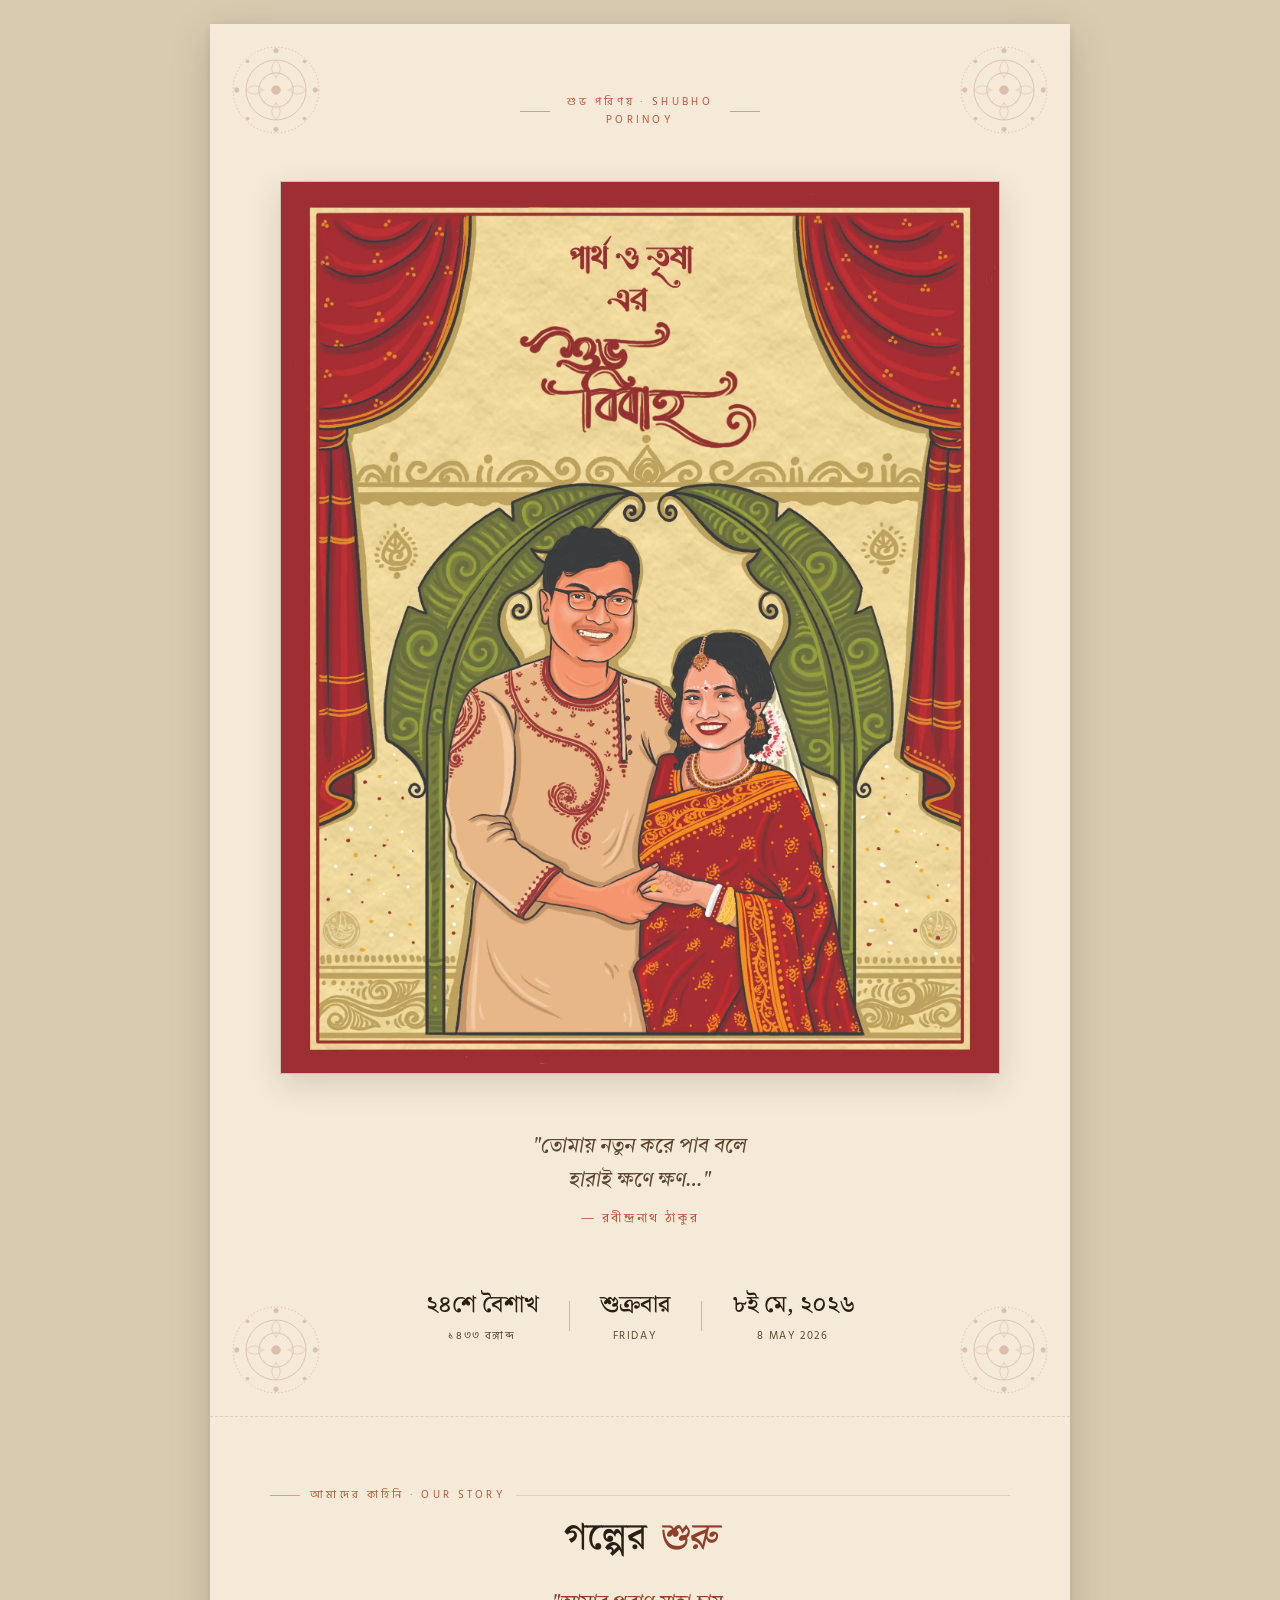
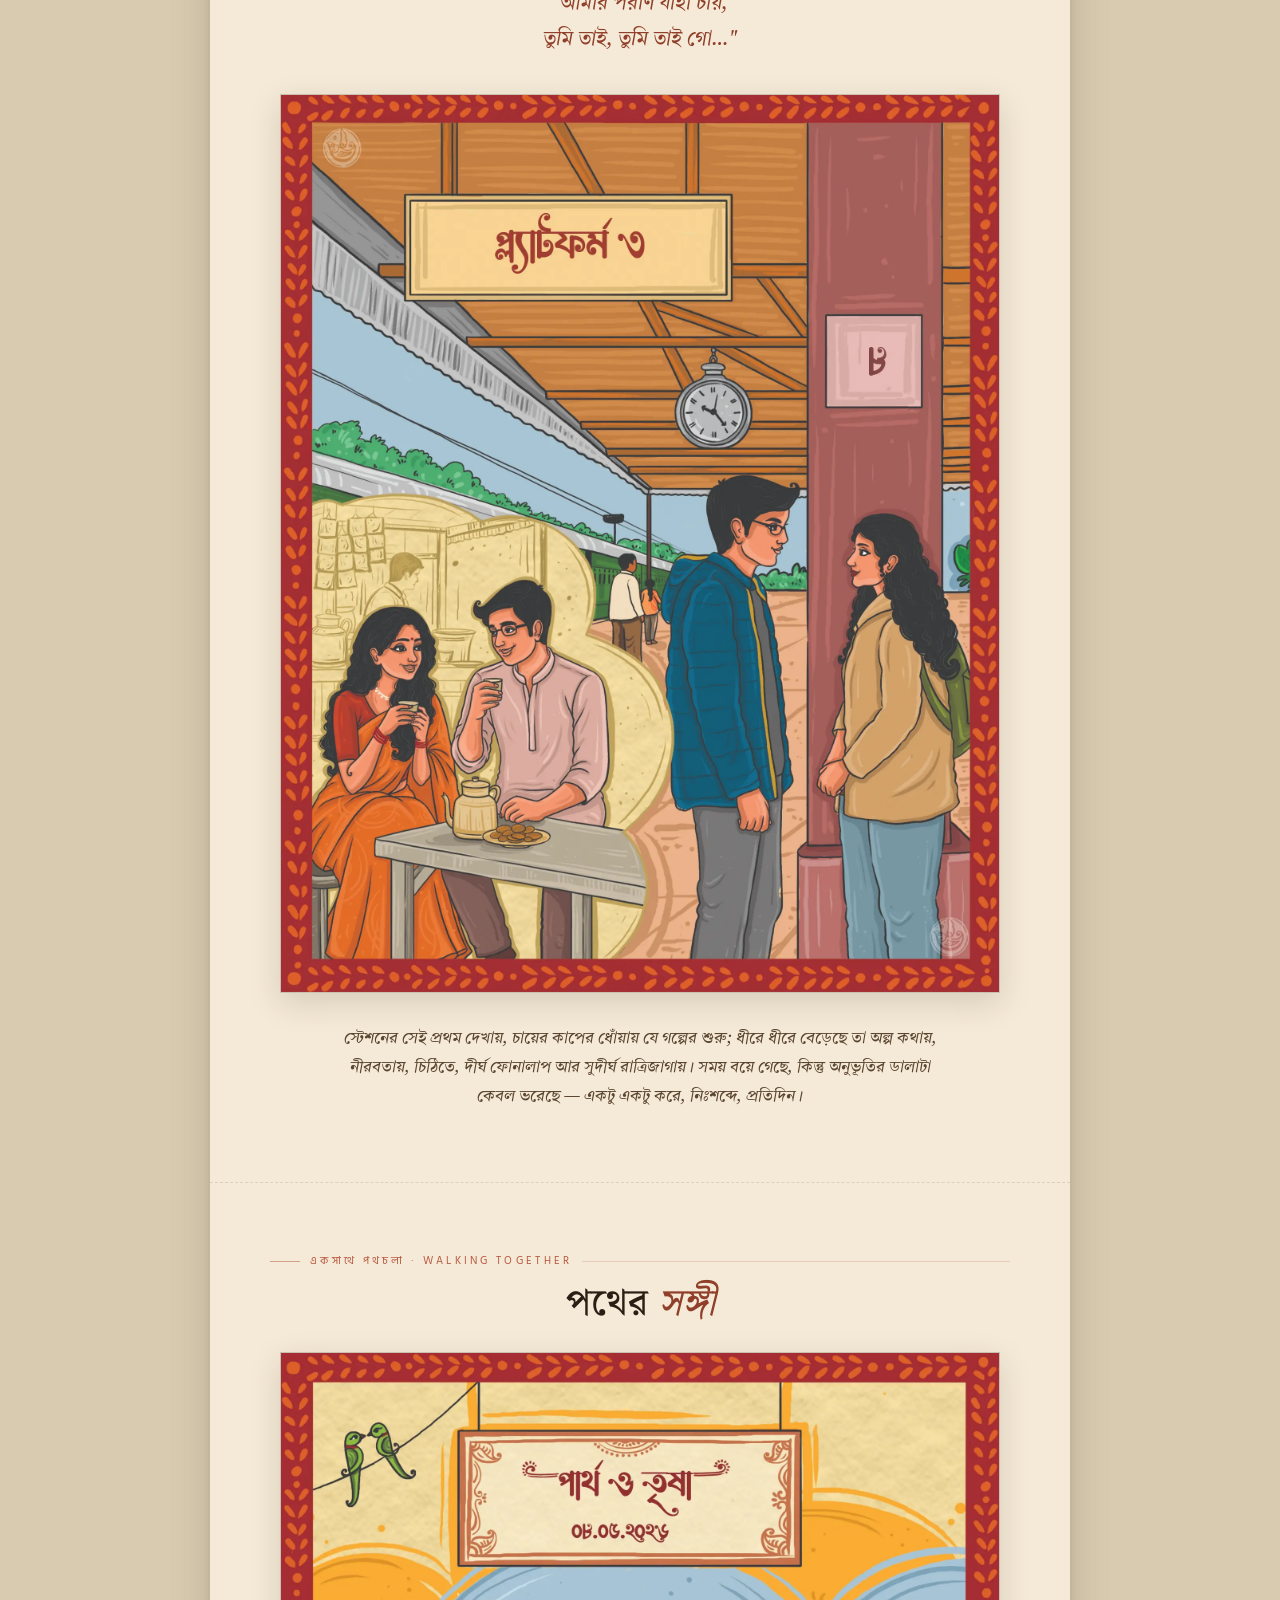
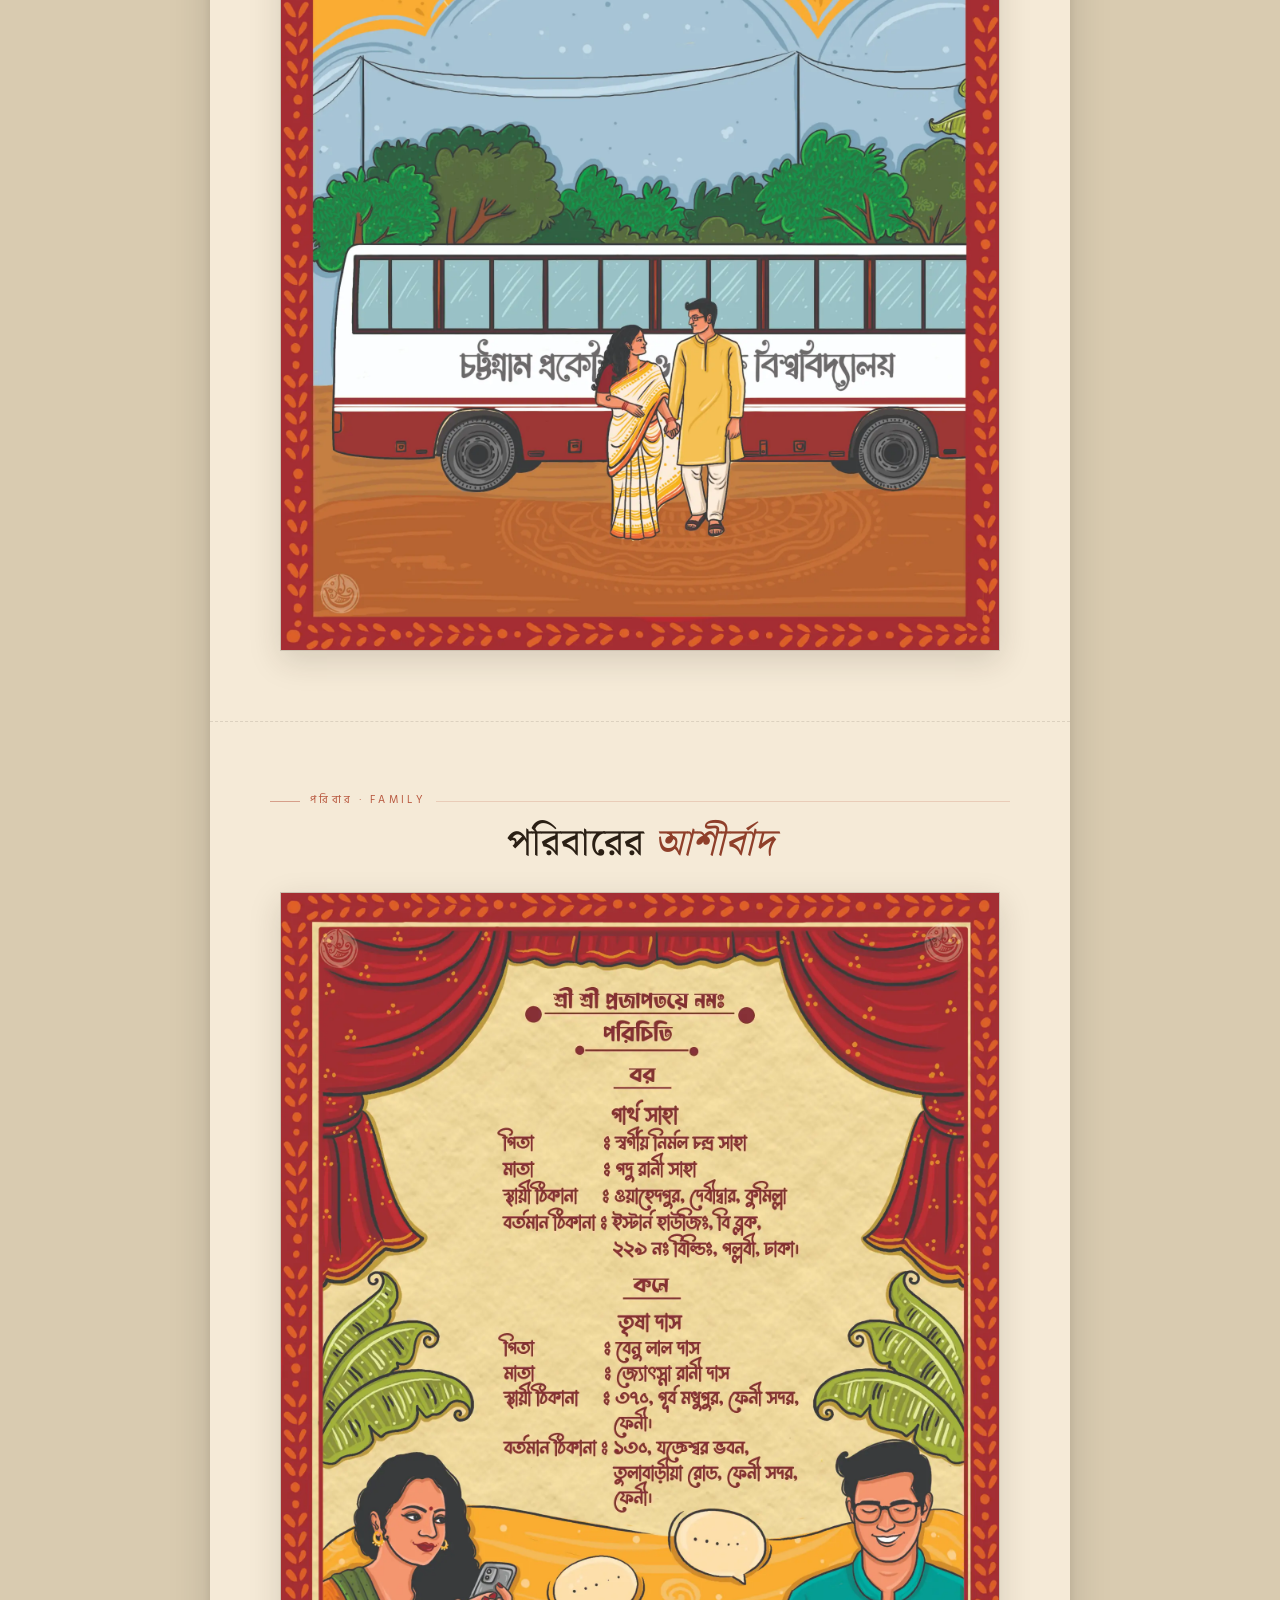
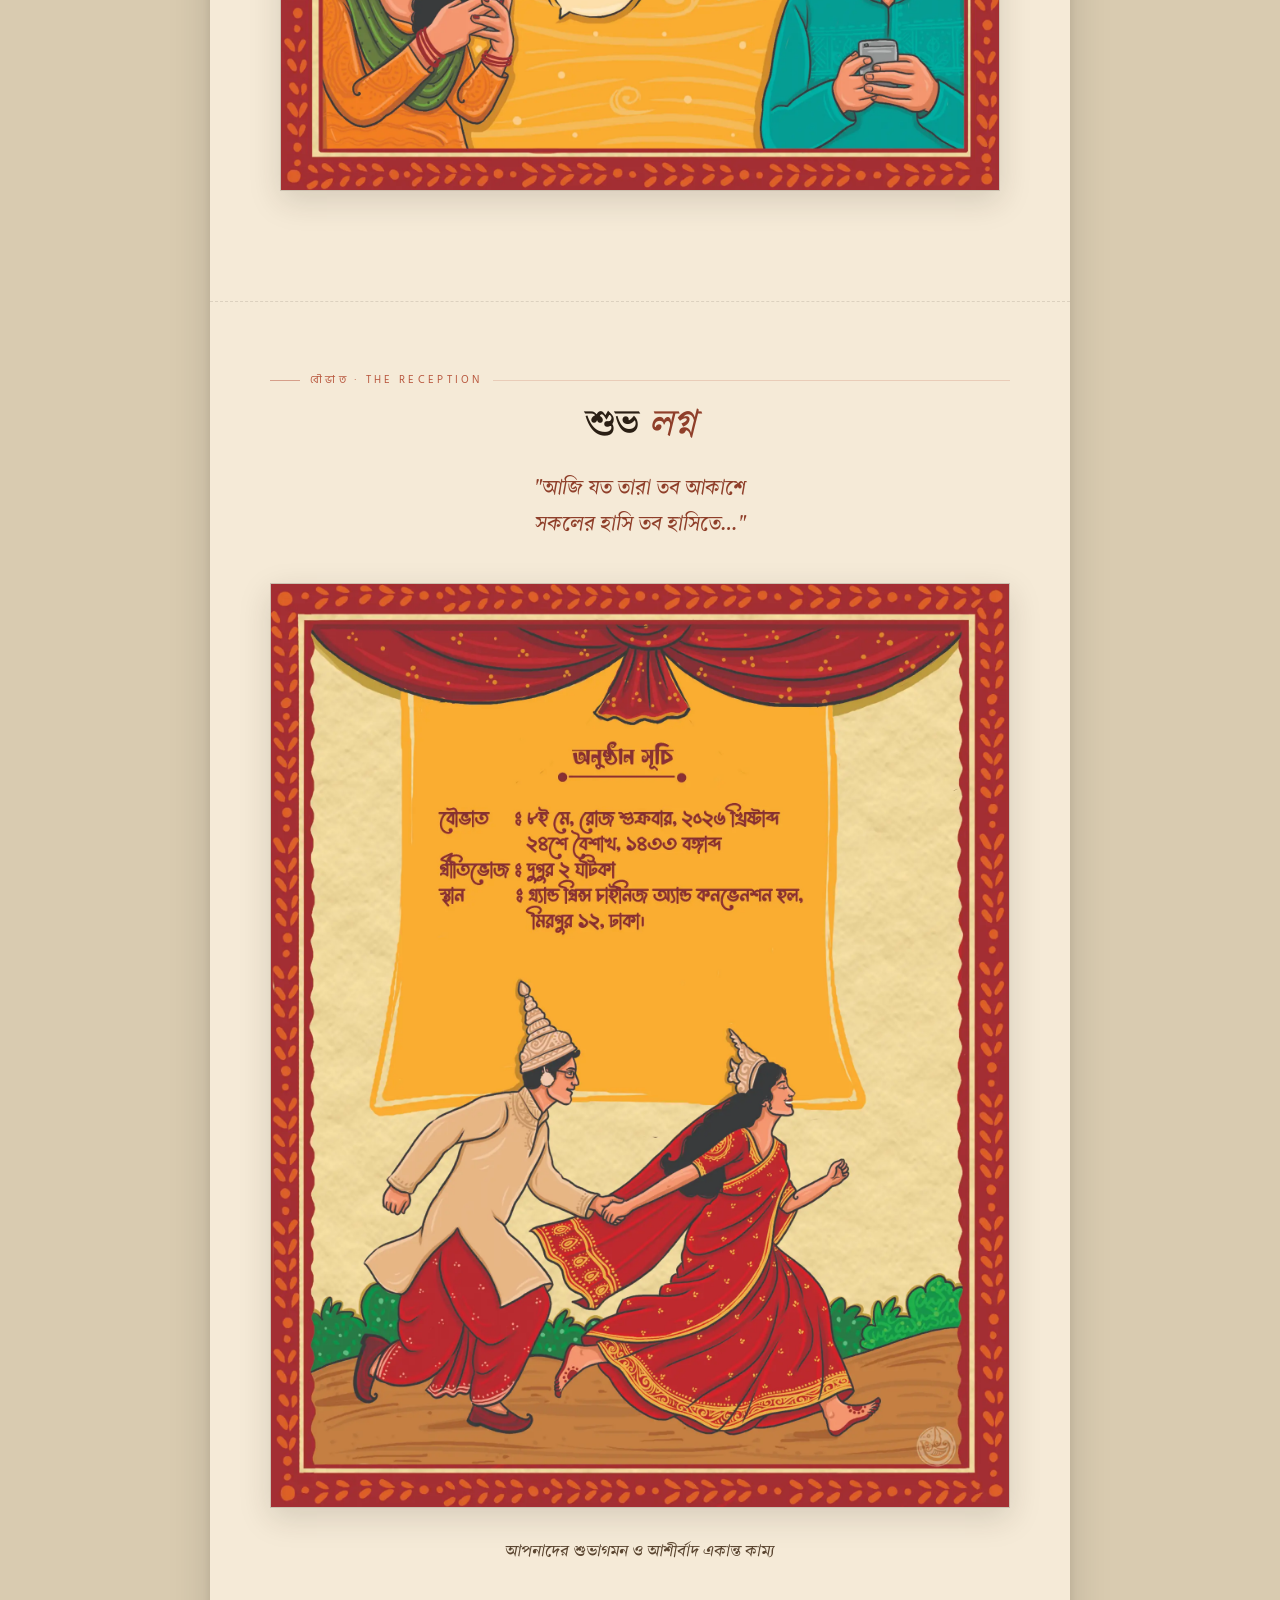
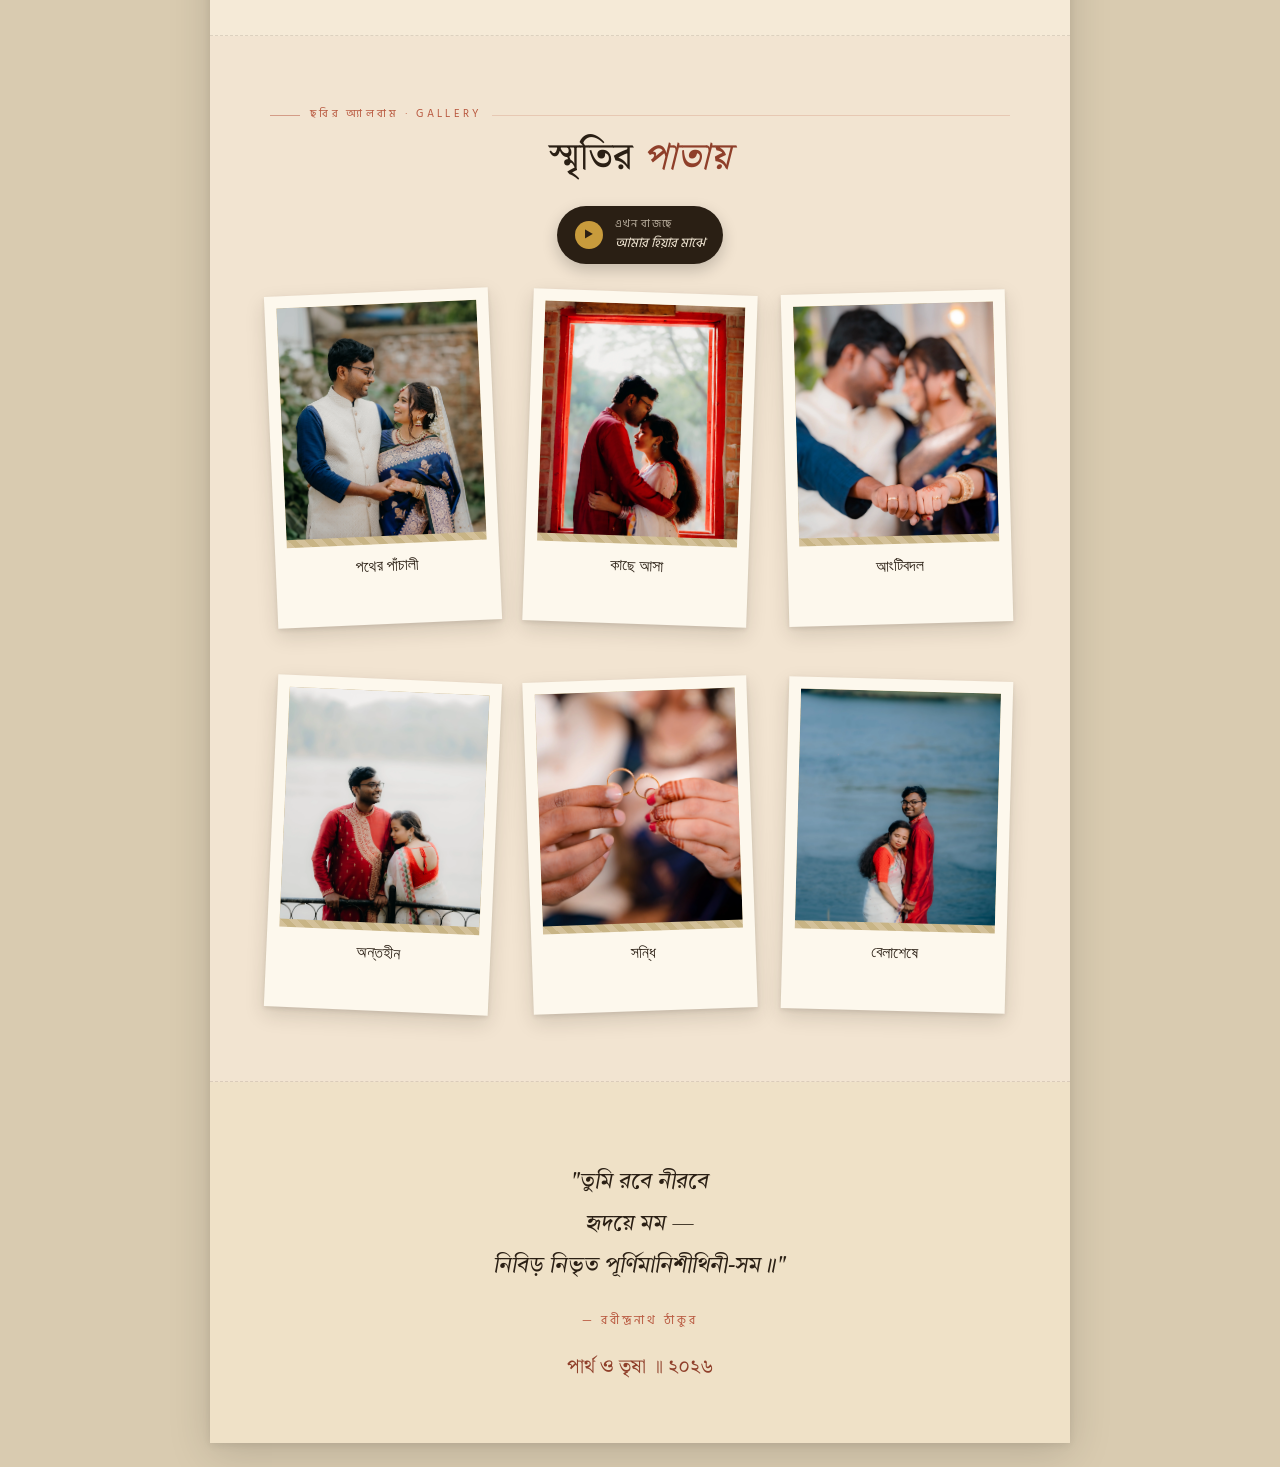
==== commit a44b16f3: "perf: switch image assets from jpg/jpeg to webp Replaces all image references in the three invitatio" ====
--- a/invitations/6b2e25346e37.html
+++ b/invitations/6b2e25346e37.html
@@ -23,7 +23,7 @@
 
       <div class="sec-label hero-label">শুভ পরিণয় · Shubho Porinoy</div>
 
-      <img class="cover" src="/assets/cover.jpg" alt="Partha & Trisha"/>
+      <img class="cover" src="/assets/cover.webp" alt="Partha & Trisha"/>
 
       <p class="tagline">
         "তোমায় নতুন করে পাব বলে <br/> হারাই ক্ষণে ক্ষণ…"
@@ -70,7 +70,7 @@
       </div>
 
       <div class="story-image">
-        <img class="story-img" src="/assets/platform.jpg" alt="Partha & Trisha"/>
+        <img class="story-img" src="/assets/platform.webp" alt="Partha & Trisha"/>
       </div>
 
       <div class="story-foot-note">
@@ -83,7 +83,7 @@
       <div class="sec-label">একসাথে পথচলা · WALKING TOGETHER</div>
       <h2 class="sec-title">পথের <span class="em">সঙ্গী</span></h2>
       <div class="closer-wrap">
-        <img class="closer-img" src="/assets/bus_only_reception.jpg" alt="Partha & Trisha — closer"/>
+        <img class="closer-img" src="/assets/bus_only_reception.webp" alt="Partha & Trisha — closer"/>
       </div>
     </section>
 
@@ -92,7 +92,7 @@
       <div class="sec-label">পরিবার · Family</div>
       <h2 class="sec-title">পরিবারের <span class="em">আশীর্বাদ</span></h2>
       <div class="family-intro">
-        <img class="family-img" src="/assets/intro.jpg" alt="Families"/>
+        <img class="family-img" src="/assets/intro.webp" alt="Families"/>
       </div>
     </section>
 
@@ -107,7 +107,7 @@
       </div>
 
       <div class="wed-schedule">
-        <img class="wed-schedule-img" src="/assets/schedule_reception.jpg" alt="Reception schedule"/>
+        <img class="wed-schedule-img" src="/assets/schedule_reception.webp" alt="Reception schedule"/>
       </div>
 
       <div class="wed-foot-note">
@@ -130,12 +130,12 @@
       </div>
 
       <div class="gallery-wrap">
-        <div class="polaroid p1"><div class="pic"><img src="/assets/Engagement1.jpg" alt="Engagement"/></div><div class="cap">পথের পাঁচালী</div></div>
-        <div class="polaroid p2"><div class="pic"><img src="/assets/prewedding1.jpeg" alt="Pre-wedding"/></div><div class="cap">কাছে আসা</div></div>
-        <div class="polaroid p3"><div class="pic"><img src="/assets/Engagement2.jpeg" alt="Portrait"/></div><div class="cap">আংটিবদল</div></div>
-        <div class="polaroid p4"><div class="pic"><img src="/assets/prewedding2.jpeg" alt="Candid"/></div><div class="cap">অন্তহীন</div></div>
-        <div class="polaroid p5"><div class="pic"><img src="/assets/Engagement3.jpeg" alt="Outdoor"/></div><div class="cap">সন্ধি</div></div>
-        <div class="polaroid p6"><div class="pic"><img src="/assets/prewedding3.jpeg" alt="Laughter"/></div><div class="cap">বেলাশেষে</div></div>
+        <div class="polaroid p1"><div class="pic"><img src="/assets/Engagement1.webp" alt="Engagement"/></div><div class="cap">পথের পাঁচালী</div></div>
+        <div class="polaroid p2"><div class="pic"><img src="/assets/prewedding1.webp" alt="Pre-wedding"/></div><div class="cap">কাছে আসা</div></div>
+        <div class="polaroid p3"><div class="pic"><img src="/assets/Engagement2.webp" alt="Portrait"/></div><div class="cap">আংটিবদল</div></div>
+        <div class="polaroid p4"><div class="pic"><img src="/assets/prewedding2.webp" alt="Candid"/></div><div class="cap">অন্তহীন</div></div>
+        <div class="polaroid p5"><div class="pic"><img src="/assets/Engagement3.webp" alt="Outdoor"/></div><div class="cap">সন্ধি</div></div>
+        <div class="polaroid p6"><div class="pic"><img src="/assets/prewedding3.webp" alt="Laughter"/></div><div class="cap">বেলাশেষে</div></div>
       </div>
     </section>
 
